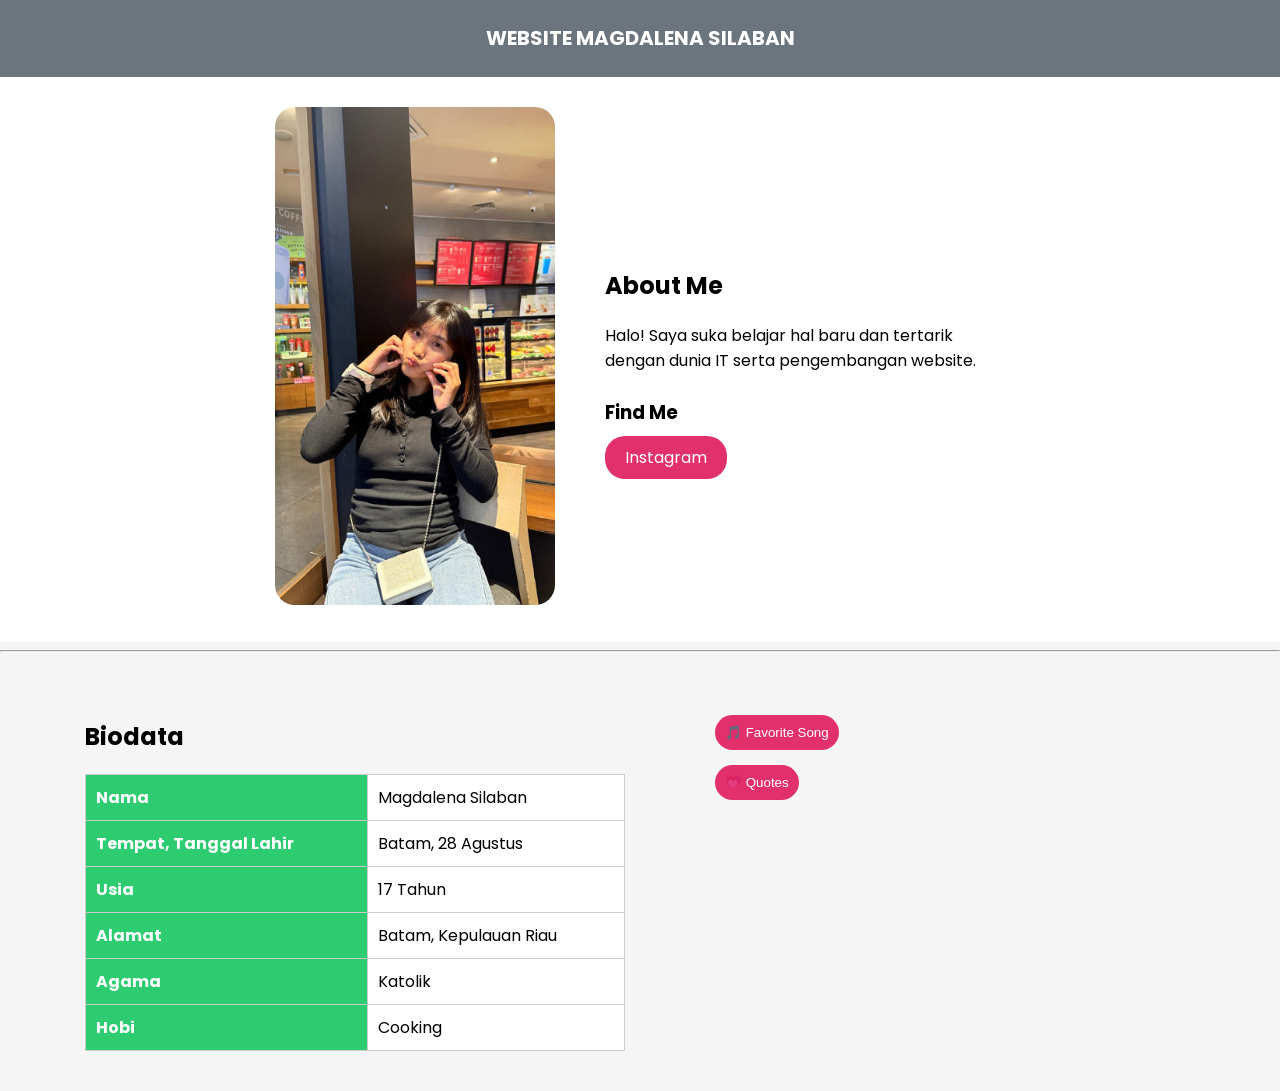
==== index.html @ cf4f0cf3 "revisi" ====
<!DOCTYPE html>
<html lang="id">
<head>
    <meta charset="UTF-8">
    <meta name="viewport" content="width=device-width, initial-scale=1.0">
    <title>WEBSITE MAGDALENA SILABAN</title>
    <link href="https://fonts.googleapis.com/css2?family=Poppins:wght@300;400;600&display=swap" rel="stylesheet">
    <link rel="stylesheet" href="style.css">
</head>
<body>

<header>
    <h1>WEBSITE MAGDALENA SILABAN</h1>
</header>

<!-- BAGIAN ATAS -->
<section class="top">

    <div class="photo">
        <img src="fotoprofil.jpg" alt="Foto Saya">
    </div>

    <div class="side-info">

        <div class="about-top">
            <h2>About Me</h2>
            <p>
                Halo! Saya suka belajar hal baru dan tertarik dengan dunia IT 
                serta pengembangan website.
            </p>
        </div>

        <div class="findme">
            <h3>Find Me</h3>
            <a href="https://instagram.com/usernamekamu" target="_blank" class="ig-btn">
                Instagram
            </a>
        </div>

    </div>

</section>

<hr>

<!-- BAGIAN BAWAH -->
<section class="main">

    <!-- KIRI: TABEL -->
    <div class="left">
        <h2>Biodata</h2>
        <table>
            <tr>
                <th>Nama</th>
                <td>Magdalena Silaban</td>
            </tr>
            <tr>
                <th>Tempat, Tanggal Lahir</th>
                <td>Batam, 28 Agustus</td>
            </tr>
            <tr>
                <th>Usia</th>
                <td>17 Tahun</td>
            </tr>
            <tr>
                <th>Alamat</th>
                <td>Batam, Kepulauan Riau</td>
            </tr>
            <tr>
                <th>Agama</th>
                <td>Katolik</td>
            </tr>
            <tr>
                <th>Hobi</th>
                <td>Cooking</td>
            </tr>
        </table>
    </div>

    <!-- KANAN -->
    <div class="right">

        <!-- MP3 -->
        <button class="pink-btn" onclick="toggleSong()">🎵 Favorite Song</button>
        <div id="songBox" class="hidden">
            <p>Raindance</p>
            <audio id="song" src="lagu1.mp3"></audio>
            <button onclick="playPause()">Play / Pause</button>
        </div>

        <!-- QUOTES -->
        <button class="pink-btn" onclick="toggleQuotes()">💗 Quotes</button>
        <div id="quotesBox" class="hidden">
            <p><i>"Tetap rendah hati dan terus belajar setiap hari."</i></p>
        </div>

    </div>

</section>

<script src="script.js"></script>
</body>
</html>
---- style.css ----
body {
    font-family: Poppins, sans-serif;
    margin: 0;
    background-color: #f5f5f5;
}

header {
    background: #6c757d;
    color: white;
    text-align: center;
    padding: 10px;
    font-size: 10px;
    font-weight: bold;
    box-shadow: 0 1px 4px rgba(0,0,0,0.2);
}

.top {
    display: flex;
    justify-content: center;
    align-items: center;
    gap: 50px;
    padding: 30px;
    background-color: white;
}

.photo img {
    width: 280px;
    border-radius: 20px;
}

.side-info {
    max-width: 400px;
}

.about-top {
    margin-bottom: 25px;
}

.ig-btn {
    background: #e1306c;
    color: white;
    padding: 10px 20px;
    border-radius: 20px;
    text-decoration: none;
}

.main {
    display: flex;
    justify-content: space-around;
    padding: 40px;
}

.left {
    width: 45%;
}

.right {
    width: 40%;
}

table {
    border-collapse: collapse;
    width: 100%;
    background-color: white;
}

th, td {
    border: 1px solid #ccc;
    padding: 10px;
}

th {
    background-color: #2ecc71; /* HIJAU SOFT  */
    color: white;
    text-align: left;
}

td {
    background-color: white;
}

.pink-btn {
    display: block;
    margin: 15px 0;
    background: #e1306c;
    color: white;
    border: none;
    padding: 10px;
    border-radius: 20px;
    cursor: pointer;
}

.hidden {
    display: none;
}

/* RESPONSIVE */
@media (max-width: 768px) {
    .top, .main {
        flex-direction: column;
        text-align: center;
    }

    .left, .right {
        width: 100%;
    }
    
}
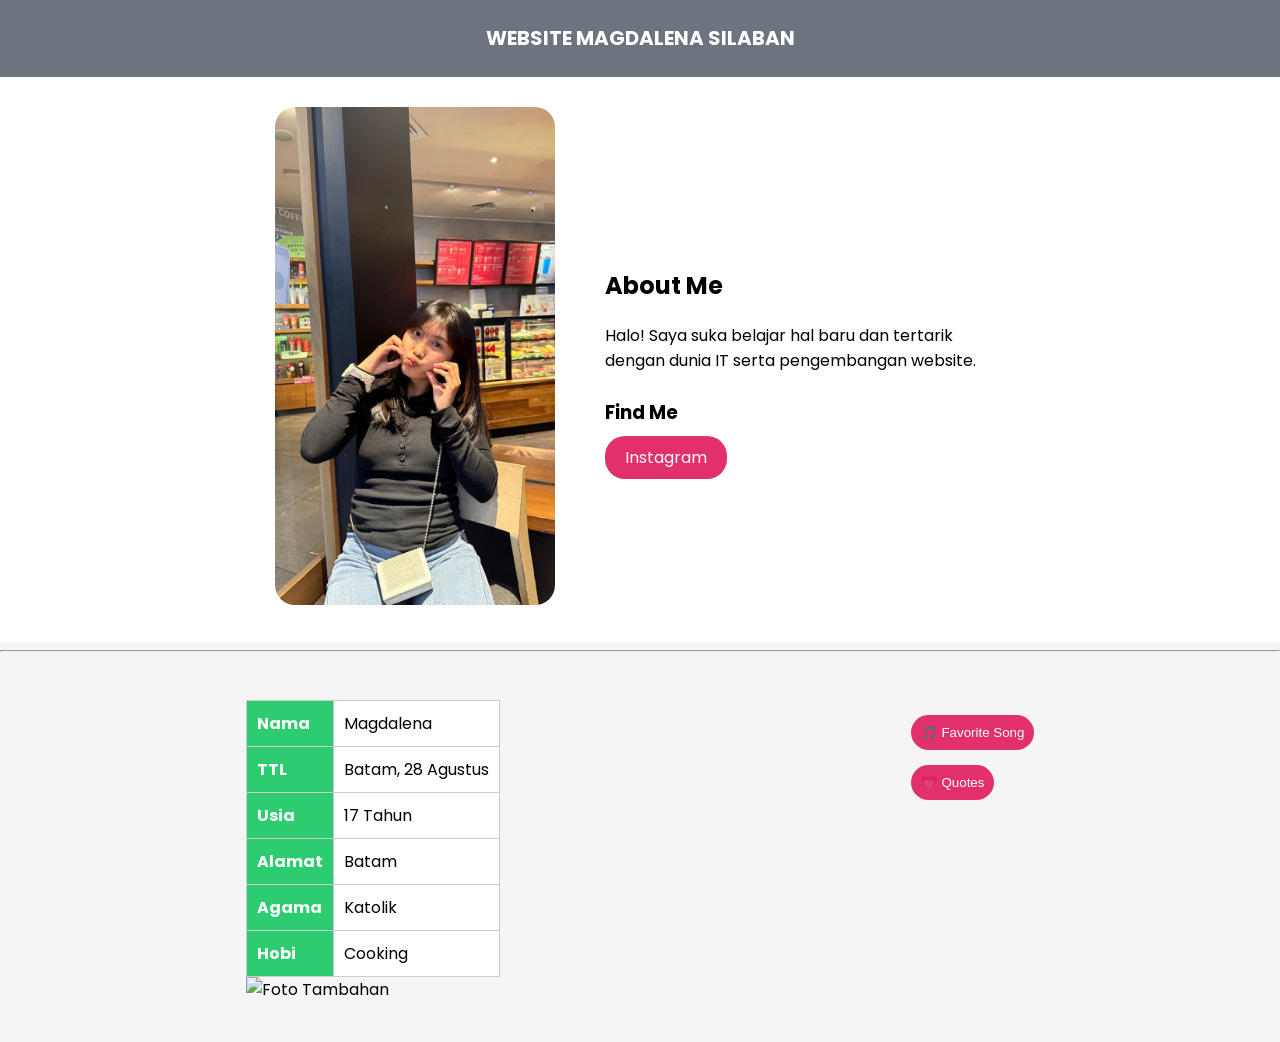
==== commit ffe89508: "." ====
--- a/index.html
+++ b/index.html
@@ -32,7 +32,7 @@
 
         <div class="findme">
             <h3>Find Me</h3>
-            <a href="https://instagram.com/usernamekamu" target="_blank" class="ig-btn">
+            <a href="https://instagram.com/kekeyihae" target="_blank" class="ig-btn">
                 Instagram
             </a>
         </div>
@@ -46,16 +46,16 @@
 <!-- BAGIAN BAWAH -->
 <section class="main">
 
-    <!-- KIRI: TABEL -->
-    <div class="left">
-        <h2>Biodata</h2>
+    <div class="foto-table-wrapper">
+
+        <!-- TABLE (KIRI) -->
         <table>
             <tr>
                 <th>Nama</th>
-                <td>Magdalena Silaban</td>
+                <td>Magdalena</td>
             </tr>
             <tr>
-                <th>Tempat, Tanggal Lahir</th>
+                <th>TTL</th>
                 <td>Batam, 28 Agustus</td>
             </tr>
             <tr>
@@ -64,7 +64,7 @@
             </tr>
             <tr>
                 <th>Alamat</th>
-                <td>Batam, Kepulauan Riau</td>
+                <td>Batam</td>
             </tr>
             <tr>
                 <th>Agama</th>
@@ -75,29 +75,33 @@
                 <td>Cooking</td>
             </tr>
         </table>
+
+        <!-- FOTO (KANAN) -->
+        <img src="foto2.jpg" alt="Foto Tambahan" class="foto-table">
+
     </div>
 
-    <!-- KANAN -->
-    <div class="right">
+    <!-- FAVORITE SONG (DI BAWAHNYA) -->
+    <div class="bottom-content">
 
-        <!-- MP3 -->
         <button class="pink-btn" onclick="toggleSong()">🎵 Favorite Song</button>
         <div id="songBox" class="hidden">
             <p>Raindance</p>
-            <audio id="song" src="lagu1.mp3"></audio>
+            <audio id="song" src="raindance.mp3"></audio>
             <button onclick="playPause()">Play / Pause</button>
         </div>
 
-        <!-- QUOTES -->
         <button class="pink-btn" onclick="toggleQuotes()">💗 Quotes</button>
         <div id="quotesBox" class="hidden">
-            <p><i>"Tetap rendah hati dan terus belajar setiap hari."</i></p>
+            <p><i>"Tetap rendah hati dan terus belajar."</i></p>
         </div>
 
     </div>
 
 </section>
 
+</section>
+
 <script src="script.js"></script>
 </body>
 </html>
--- a/style.css
+++ b/style.css
@@ -105,4 +105,22 @@
         width: 100%;
     }
     
+.main {
+    padding: 40px;
+}
+
+.foto-table-wrapper {
+    display: flex;
+    gap: 30px;
+    align-items: flex-start;
+    margin-bottom: 40px;
+}
+
+.foto-table {
+    width: 170px;
+    border-radius: 15px;
+}
+
+.bottom-content {
+    text-align: center;
 }
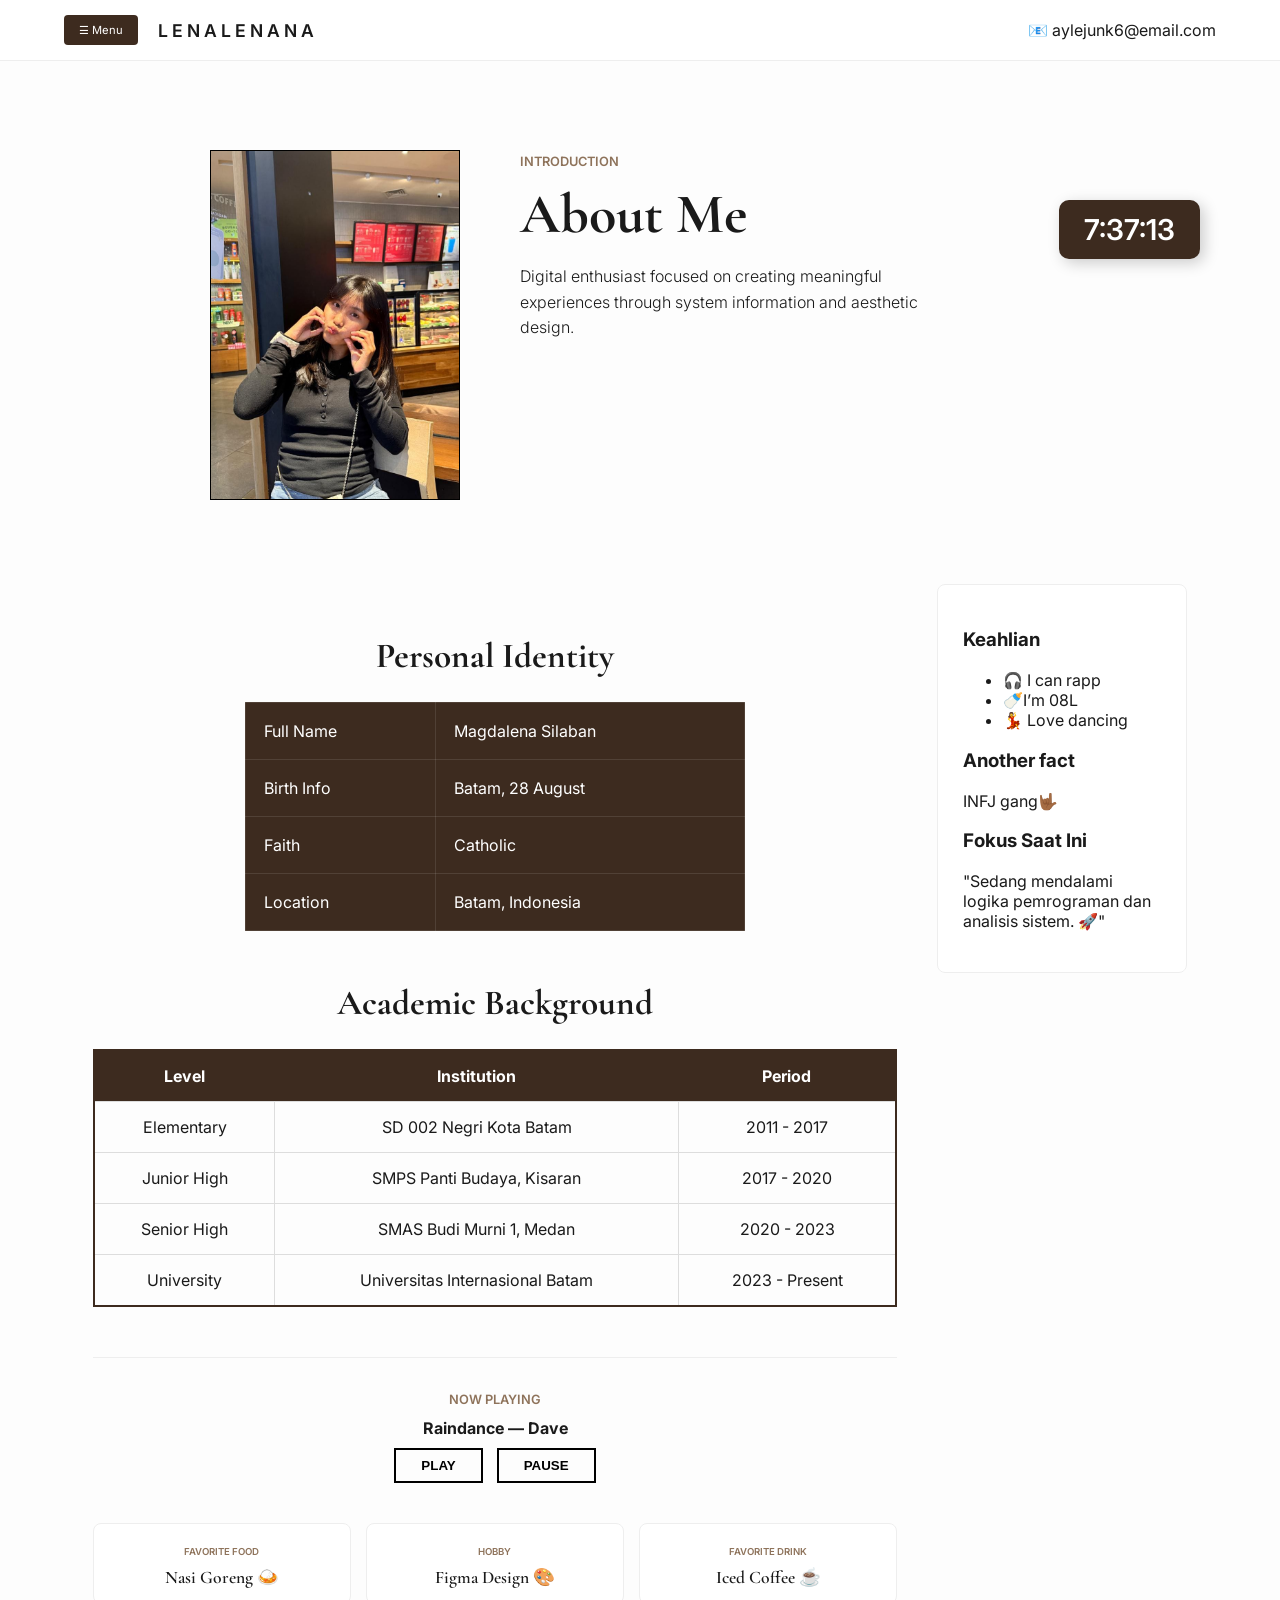
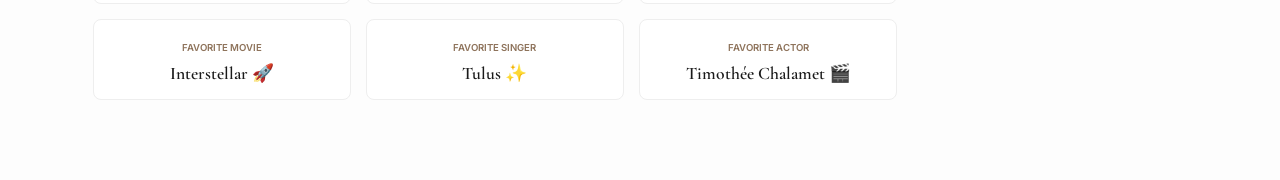
==== commit 3e9739b7: "updt" ====
--- a/index.html
+++ b/index.html
@@ -3,104 +3,136 @@
 <head>
     <meta charset="UTF-8">
     <meta name="viewport" content="width=device-width, initial-scale=1.0">
-    <title>WEBSITE MAGDALENA SILABAN</title>
-    <link href="https://fonts.googleapis.com/css2?family=Poppins:wght@300;400;600&display=swap" rel="stylesheet">
+    <title>LENALENANA | Profile</title>
     <link rel="stylesheet" href="style.css">
 </head>
-<body>
+<body onload="startTime()">
+
+<nav id="sideNav" class="sidenav">
+    <a href="javascript:void(0)" class="closebtn" onclick="toggleNav()">&times;</a>
+    <div class="nav-header">
+        <h2 style="color: white; padding-left: 20px; font-family: 'Inter';">Navigation</h2>
+    </div>
+    <a href="#me">🏠 Beranda</a>
+    <a href="#profil">👤 Profil</a>
+    <a href="#academy">🎓 Academy</a>
+    <a href="#music">🎵 Musik</a>
+</nav>
 
 <header>
-    <h1>WEBSITE MAGDALENA SILABAN</h1>
+    <div class="nav-container">
+        <div class="header-left">
+            <div class="menu-btn" onclick="toggleNav()">☰ Menu</div>
+            <span class="logo">LENALENANA</span>
+        </div>
+        <div class="header-info">📧 aylejunk6@email.com</div>
+    </div>
 </header>
 
-<!-- BAGIAN ATAS -->
-<section class="top">
+<main class="wrapper">
+    <section id="me" class="section-me reveal">
+        <div class="me-content">
+            <div class="photo-container">
+                <img src="profil.jpg" alt="Profile" id="mainPhoto">
+            </div>
+            <div class="text-about">
+                <span class="label">Introduction</span>
+                <h1>About Me</h1>
+                <div id="clock" class="digital-clock">00:00:00</div>
+                <p class="description">Digital enthusiast focused on creating meaningful experiences through system information and aesthetic design.</p>
+            </div>
+        </div>
+    </section>
 
-    <div class="photo">
-        <img src="fotoprofil.jpg" alt="Foto Saya">
-    </div>
+    <div class="main-layout-container">
+        <div class="content-left">
+            <section id="profil" class="section-profil reveal">
+                <h3 class="title-serif">Personal Identity</h3>
+                <table class="table-biodata">
+                    <tr><td>Full Name</td><td>Magdalena Silaban</td></tr>
+                    <tr><td>Birth Info</td><td>Batam, 28 August</td></tr>
+                    <tr><td>Faith</td><td>Catholic</td></tr>
+                    <tr><td>Location</td><td>Batam, Indonesia</td></tr>
+                </table>
+            </section>
 
-    <div class="side-info">
+            <section id="academy" class="section-academy reveal">
+                <h3 class="title-serif">Academic Background</h3>
+                <table class="table-pendidikan">
+                    <thead>
+                        <tr><th>Level</th><th>Institution</th><th>Period</th></tr>
+                    </thead>
+                    <tbody>
+                        <tr><td>Elementary</td><td>SD 002 Negri Kota Batam</td><td>2011 - 2017</td></tr>
+                        <tr><td>Junior High</td><td>SMPS Panti Budaya, Kisaran</td><td>2017 - 2020</td></tr>
+                        <tr><td>Senior High</td><td>SMAS Budi Murni 1, Medan</td><td>2020 - 2023</td></tr>
+                        <tr><td>University</td><td>Universitas Internasional Batam</td><td>2023 - Present</td></tr>
+                    </tbody>
+                </table>
+            </section>
 
-        <div class="about-top">
-            <h2>About Me</h2>
-            <p>
-                Halo! Saya suka belajar hal baru dan tertarik dengan dunia IT 
-                serta pengembangan website.
-            </p>
+            <section id="music" class="section-music reveal">
+                <div class="music-player">
+                    <span class="label">Now Playing</span>
+                    <h4 style="margin: 10px 0;">Raindance — Dave</h4>
+                    <audio id="myAudio"><source src="raindance.mp3" type="audio/mpeg"></audio>
+                    <div class="player-btns">
+                        <button onclick="playMusic()">PLAY</button>
+                        <button onclick="pauseMusic()">PAUSE</button>
+                    </div>
+                </div>
+
+                <div class="fav-grid">
+                    <div class="fav-item" onclick="showPhoto('rapokki.jpg')">
+                        <span class="fav-label">Favorite Food</span>
+                        <p>Nasi Goreng 🍛</p>
+                    </div>
+                    <div class="fav-item" onclick="showPhoto('hobbyc.jpg')">
+                        <span class="fav-label">Hobby</span>
+                        <p>Figma Design 🎨</p>
+                    </div>
+                    <div class="fav-item" onclick="showPhoto('drink.jpg')">
+                        <span class="fav-label">Favorite Drink</span>
+                        <p>Iced Coffee ☕</p>
+                    </div>
+                    <div class="fav-item" onclick="showPhoto('movie.jpg')">
+                        <span class="fav-label">Favorite Movie</span>
+                        <p>Interstellar 🚀</p>
+                    </div>
+                    <div class="fav-item" onclick="showPhoto('singer.jpg')">
+                        <span class="fav-label">Favorite Singer</span>
+                        <p>Tulus ✨</p>
+                    </div>
+                    <div class="fav-item" onclick="showPhoto('actor.jpg')">
+                        <span class="fav-label">Favorite Actor</span>
+                        <p>Timothée Chalamet 🎬</p>
+                    </div>
+                </div>
+            </section>
         </div>
 
-        <div class="findme">
-            <h3>Find Me</h3>
-            <a href="https://instagram.com/kekeyihae" target="_blank" class="ig-btn">
-                Instagram
-            </a>
-        </div>
+        <aside class="side-panel-right">
+            <div class="card-group">
+                <h3>Keahlian</h3>
+                <ul>
+                    <li>🎧 I can rapp</li>
+                    <li>🍼I’m 08L</li>
+                    <li>💃 Love dancing</li>
+                </ul>
+            </div>
+            <div class="card-group">
+                <h3>Another fact</h3>
+                <p>INFJ gang🤟🏾</p>
+            </div>
+            <div class="card-group">
+                <h3>Fokus Saat Ini</h3>
+                <p class="quote">"Sedang mendalami logika pemrograman dan analisis sistem. 🚀"</p>
+            </div>
+        </aside>
+    </div>
+</main>
 
-    </div>
-
-</section>
-
-<hr>
-
-<!-- BAGIAN BAWAH -->
-<section class="main">
-
-    <div class="foto-table-wrapper">
-
-        <!-- TABLE (KIRI) -->
-        <table>
-            <tr>
-                <th>Nama</th>
-                <td>Magdalena</td>
-            </tr>
-            <tr>
-                <th>TTL</th>
-                <td>Batam, 28 Agustus</td>
-            </tr>
-            <tr>
-                <th>Usia</th>
-                <td>17 Tahun</td>
-            </tr>
-            <tr>
-                <th>Alamat</th>
-                <td>Batam</td>
-            </tr>
-            <tr>
-                <th>Agama</th>
-                <td>Katolik</td>
-            </tr>
-            <tr>
-                <th>Hobi</th>
-                <td>Cooking</td>
-            </tr>
-        </table>
-
-        <!-- FOTO (KANAN) -->
-        <img src="foto2.jpg" alt="Foto Tambahan" class="foto-table">
-
-    </div>
-
-    <!-- FAVORITE SONG (DI BAWAHNYA) -->
-    <div class="bottom-content">
-
-        <button class="pink-btn" onclick="toggleSong()">🎵 Favorite Song</button>
-        <div id="songBox" class="hidden">
-            <p>Raindance</p>
-            <audio id="song" src="raindance.mp3"></audio>
-            <button onclick="playPause()">Play / Pause</button>
-        </div>
-
-        <button class="pink-btn" onclick="toggleQuotes()">💗 Quotes</button>
-        <div id="quotesBox" class="hidden">
-            <p><i>"Tetap rendah hati dan terus belajar."</i></p>
-        </div>
-
-    </div>
-
-</section>
-
-</section>
+<div id="photoModal" class="modal" onclick="closeModal()"><img class="modal-content" id="imgTarget"></div>
 
 <script src="script.js"></script>
 </body>
--- a/style.css
+++ b/style.css
@@ -1,126 +1,72 @@
-body {
-    font-family: Poppins, sans-serif;
-    margin: 0;
-    background-color: #f5f5f5;
+@import url('https://fonts.googleapis.com/css2?family=Cormorant+Garamond:ital,wght@1,600&family=Inter:wght@300;400;600&display=swap');
+
+:root {
+    --dark-choco: #3d2b1f;
+    --nav-bg: #3d2b1f; 
+    --accent: #8e735b;
 }
 
-header {
-    background: #6c757d;
-    color: white;
-    text-align: center;
-    padding: 10px;
-    font-size: 10px;
-    font-weight: bold;
-    box-shadow: 0 1px 4px rgba(0,0,0,0.2);
+* { box-sizing: border-box; }
+html { scroll-behavior: smooth; }
+body { margin: 0; font-family: 'Inter', sans-serif; background-color: #fdfdfd; color: #1a1a1a; overflow-x: hidden; }
+
+header { position: fixed; top: 0; width: 100%; background: #fff; padding: 15px 5%; z-index: 90; border-bottom: 1px solid #eee; }
+.nav-container { display: flex; justify-content: space-between; align-items: center; }
+.header-left { display: flex; align-items: center; gap: 20px; }
+.logo { font-weight: 600; letter-spacing: 4px; font-size: 1.1rem; }
+.menu-btn { background: var(--nav-bg); color: white; padding: 8px 15px; border-radius: 4px; cursor: pointer; font-size: 0.7rem; }
+
+.sidenav { height: 100%; width: 0; position: fixed; z-index: 200; top: 0; left: 0; background-color: var(--nav-bg); overflow-x: hidden; transition: 0.5s; padding-top: 60px; }
+.sidenav a { padding: 15px 30px; text-decoration: none; font-size: 1rem; color: white !important; display: block; transition: 0.3s; }
+.sidenav a:hover { background: rgba(255,255,255,0.1); }
+.sidenav .closebtn { position: absolute; top: 10px; right: 25px; font-size: 36px; color: white; }
+
+.wrapper { width: 95%; margin: 150px auto 0; }
+
+.reveal { opacity: 0; transform: translateY(30px); transition: 1s ease-out; }
+.reveal.active { opacity: 1; transform: translateY(0); }
+
+.section-me { margin-bottom: 80px; position: relative; }
+.me-content { display: flex; align-items: flex-start; justify-content: center; gap: 60px; padding-left: 50px; position: relative; }
+.photo-container img { width: 250px; height: 350px; object-fit: cover; border: 1px solid #000; }
+.text-about { text-align: left; flex: 1; max-width: 600px; position: relative; }
+.text-about h1 { font-family: 'Cormorant Garamond', serif; font-size: 3.5rem; margin: 10px 0; }
+
+/* JAM DIGITAL: BACKGROUND COKELAT TUA, ANGKA PUTIH */
+.digital-clock { 
+    position: absolute;
+    right: -80px; 
+    top: 50px;
+    font-size: 1.8rem; 
+    font-weight: 600; 
+    color: white; /* Angka Putih */
+    background: var(--dark-choco); /* Background Cokelat Tua */
+    padding: 12px 25px; 
+    border-radius: 10px;
+    box-shadow: 4px 4px 15px rgba(0,0,0,0.2);
 }
 
-.top {
-    display: flex;
-    justify-content: center;
-    align-items: center;
-    gap: 50px;
-    padding: 30px;
-    background-color: white;
-}
+.description { line-height: 1.6; font-weight: 300; max-width: 400px; }
 
-.photo img {
-    width: 280px;
-    border-radius: 20px;
-}
+.main-layout-container { display: flex; justify-content: space-between; align-items: flex-start; padding: 0 5%; gap: 40px; position: relative; }
+.content-left { flex: 1; min-width: 0; }
+.side-panel-right { flex: 0 0 250px; background: #fff; padding: 25px; border: 1px solid #eee; border-radius: 8px; position: sticky; top: 100px; z-index: 10; }
 
-.side-info {
-    max-width: 400px;
-}
+.title-serif { font-family: 'Cormorant Garamond', serif; font-size: 2.2rem; text-align: center; margin: 50px 0 25px; }
+.table-biodata { width: 100%; max-width: 500px; margin: 0 auto 50px; border-collapse: collapse; background: var(--dark-choco); color: white; }
+.table-biodata td { border: 1px solid rgba(255,255,255,0.1); padding: 18px; }
+.table-pendidikan { width: 100%; border-collapse: collapse; border: 2px solid var(--dark-choco); margin-bottom: 50px; }
+.table-pendidikan th { background: var(--dark-choco); color: white; padding: 15px; }
+.table-pendidikan td { border: 1px solid #ddd; padding: 15px; text-align: center; }
 
-.about-top {
-    margin-bottom: 25px;
-}
+.fav-grid { display: grid; grid-template-columns: repeat(3, 1fr); gap: 15px; margin-top: 40px; padding-bottom: 80px; }
+.fav-item { background: #fff; padding: 15px; border: 1px solid #eee; border-radius: 8px; text-align: center; cursor: pointer; transition: 0.3s; }
+.fav-item:hover { transform: translateY(-5px); border-color: var(--accent); }
+.fav-label { font-size: 0.6rem; text-transform: uppercase; color: var(--accent); font-weight: 600; }
+.fav-item p { margin: 8px 0 0; font-family: 'Cormorant Garamond', serif; font-size: 1.1rem; font-weight: 600; }
 
-.ig-btn {
-    background: #e1306c;
-    color: white;
-    padding: 10px 20px;
-    border-radius: 20px;
-    text-decoration: none;
-}
-
-.main {
-    display: flex;
-    justify-content: space-around;
-    padding: 40px;
-}
-
-.left {
-    width: 45%;
-}
-
-.right {
-    width: 40%;
-}
-
-table {
-    border-collapse: collapse;
-    width: 100%;
-    background-color: white;
-}
-
-th, td {
-    border: 1px solid #ccc;
-    padding: 10px;
-}
-
-th {
-    background-color: #2ecc71; /* HIJAU SOFT  */
-    color: white;
-    text-align: left;
-}
-
-td {
-    background-color: white;
-}
-
-.pink-btn {
-    display: block;
-    margin: 15px 0;
-    background: #e1306c;
-    color: white;
-    border: none;
-    padding: 10px;
-    border-radius: 20px;
-    cursor: pointer;
-}
-
-.hidden {
-    display: none;
-}
-
-/* RESPONSIVE */
-@media (max-width: 768px) {
-    .top, .main {
-        flex-direction: column;
-        text-align: center;
-    }
-
-    .left, .right {
-        width: 100%;
-    }
-    
-.main {
-    padding: 40px;
-}
-
-.foto-table-wrapper {
-    display: flex;
-    gap: 30px;
-    align-items: flex-start;
-    margin-bottom: 40px;
-}
-
-.foto-table {
-    width: 170px;
-    border-radius: 15px;
-}
-
-.bottom-content {
-    text-align: center;
-}+.section-music { text-align: center; margin-top: 50px; padding-top: 30px; border-top: 1px solid #eee; }
+.player-btns button { background: transparent; border: 2px solid #000; padding: 8px 25px; cursor: pointer; font-weight: 600; margin: 0 5px; }
+.modal { display: none; position: fixed; z-index: 1000; left: 0; top: 0; width: 100%; height: 100%; background: rgba(255,255,255,0.95); align-items: center; justify-content: center; }
+.modal-content { max-width: 400px; border: 2px solid var(--dark-choco); }
+.label { color: var(--accent); font-size: 0.8rem; text-transform: uppercase; font-weight: 600; }
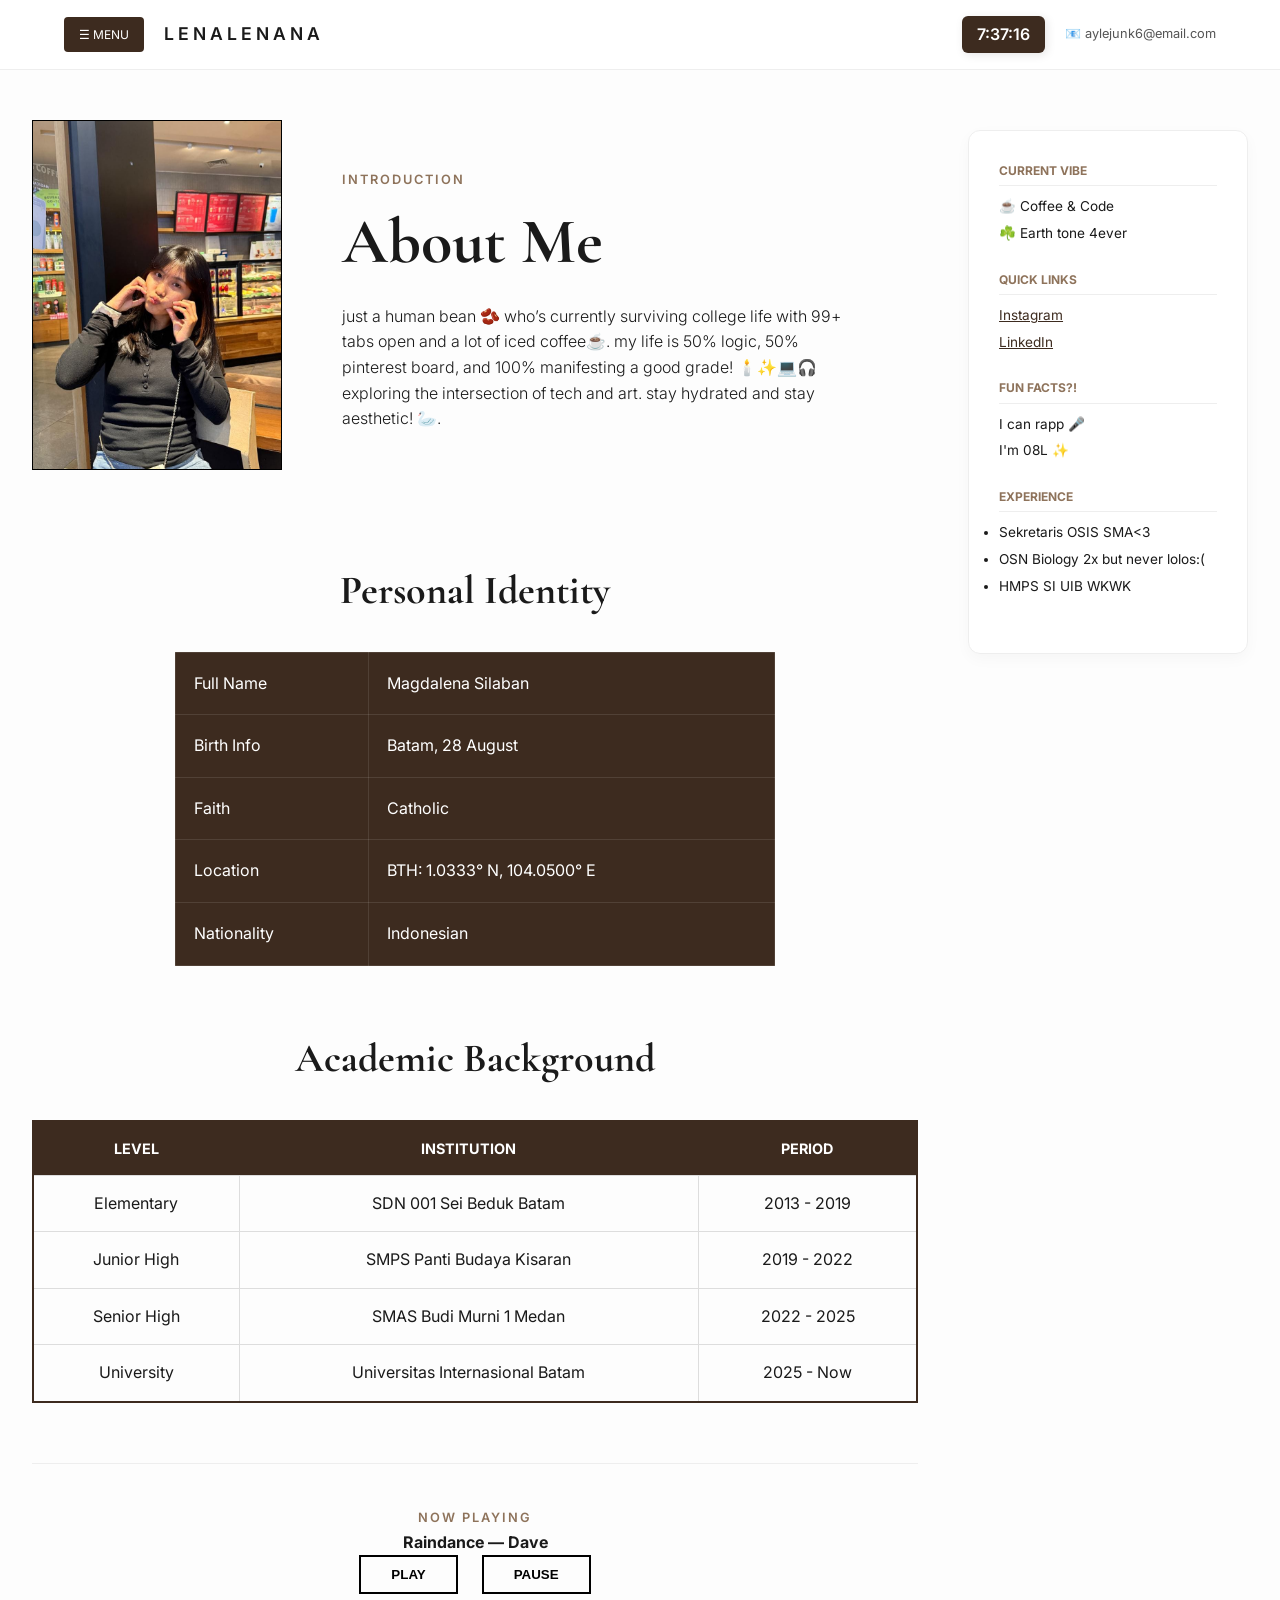
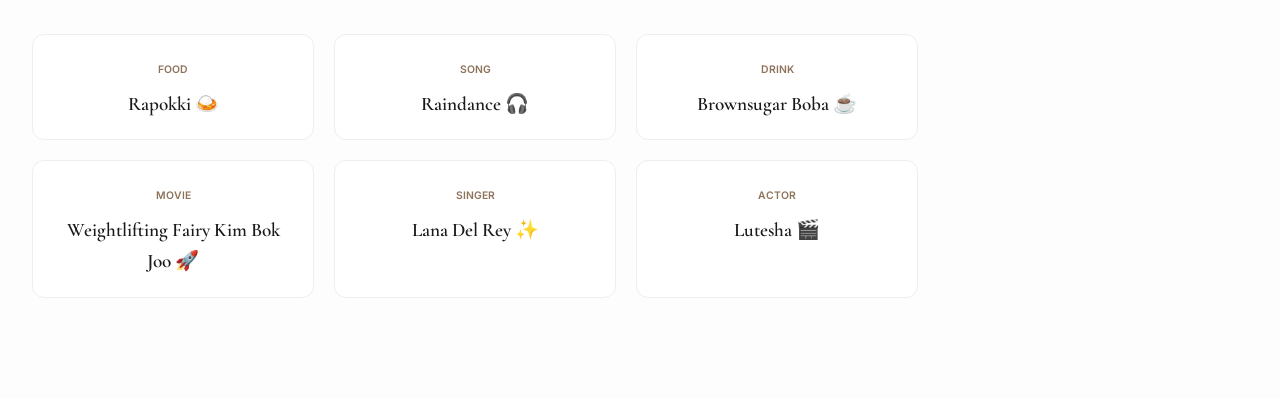
==== commit 54d9169a: "updte" ====
--- a/index.html
+++ b/index.html
@@ -3,16 +3,14 @@
 <head>
     <meta charset="UTF-8">
     <meta name="viewport" content="width=device-width, initial-scale=1.0">
-    <title>LENALENANA | Profile</title>
+    <title>LENALENANA | Official Profile</title>
     <link rel="stylesheet" href="style.css">
 </head>
 <body onload="startTime()">
 
 <nav id="sideNav" class="sidenav">
     <a href="javascript:void(0)" class="closebtn" onclick="toggleNav()">&times;</a>
-    <div class="nav-header">
-        <h2 style="color: white; padding-left: 20px; font-family: 'Inter';">Navigation</h2>
-    </div>
+    <div class="nav-header"><h2 style="color: white; padding-left: 20px;">Navigation</h2></div>
     <a href="#me">🏠 Beranda</a>
     <a href="#profil">👤 Profil</a>
     <a href="#academy">🎓 Academy</a>
@@ -25,34 +23,39 @@
             <div class="menu-btn" onclick="toggleNav()">☰ Menu</div>
             <span class="logo">LENALENANA</span>
         </div>
-        <div class="header-info">📧 aylejunk6@email.com</div>
+        <div class="header-right">
+            <div id="clock" class="digital-clock">00:00:00</div>
+            <div class="header-info">📧 aylejunk6@email.com</div>
+        </div>
     </div>
 </header>
 
 <main class="wrapper">
-    <section id="me" class="section-me reveal">
-        <div class="me-content">
-            <div class="photo-container">
-                <img src="profil.jpg" alt="Profile" id="mainPhoto">
-            </div>
-            <div class="text-about">
-                <span class="label">Introduction</span>
-                <h1>About Me</h1>
-                <div id="clock" class="digital-clock">00:00:00</div>
-                <p class="description">Digital enthusiast focused on creating meaningful experiences through system information and aesthetic design.</p>
-            </div>
-        </div>
-    </section>
+    <div class="main-layout-container">
+        
+        <div class="content-left">
+            
+            <section id="me" class="section-me reveal active">
+                <div class="me-content">
+                    <div class="photo-container">
+                        <img src="profil.jpg" alt="Profile" id="mainPhoto">
+                    </div>
+                    <div class="text-about">
+                        <span class="label">Introduction</span>
+                        <h1>About Me</h1>
+                        <p class="description">just a human bean 🫘 who’s currently surviving college life with 99+ tabs open and a lot of iced coffee☕️. my life is 50% logic, 50% pinterest board, and 100% manifesting a good grade! 🕯️✨💻🎧 exploring the intersection of tech and art. stay hydrated and stay aesthetic! 🦢.</p>
+                    </div>
+                </div>
+            </section>
 
-    <div class="main-layout-container">
-        <div class="content-left">
             <section id="profil" class="section-profil reveal">
                 <h3 class="title-serif">Personal Identity</h3>
                 <table class="table-biodata">
                     <tr><td>Full Name</td><td>Magdalena Silaban</td></tr>
                     <tr><td>Birth Info</td><td>Batam, 28 August</td></tr>
                     <tr><td>Faith</td><td>Catholic</td></tr>
-                    <tr><td>Location</td><td>Batam, Indonesia</td></tr>
+                    <tr><td>Location</td><td>BTH: 1.0333° N, 104.0500° E</td></tr>
+                    <tr><td>Nationality</td><td>Indonesian</td></tr>
                 </table>
             </section>
 
@@ -63,10 +66,10 @@
                         <tr><th>Level</th><th>Institution</th><th>Period</th></tr>
                     </thead>
                     <tbody>
-                        <tr><td>Elementary</td><td>SD 002 Negri Kota Batam</td><td>2011 - 2017</td></tr>
-                        <tr><td>Junior High</td><td>SMPS Panti Budaya, Kisaran</td><td>2017 - 2020</td></tr>
-                        <tr><td>Senior High</td><td>SMAS Budi Murni 1, Medan</td><td>2020 - 2023</td></tr>
-                        <tr><td>University</td><td>Universitas Internasional Batam</td><td>2023 - Present</td></tr>
+                        <tr><td>Elementary</td><td>SDN 001 Sei Beduk Batam</td><td>2013 - 2019</td></tr>
+                        <tr><td>Junior High</td><td>SMPS Panti Budaya Kisaran</td><td>2019 - 2022</td></tr>
+                        <tr><td>Senior High</td><td>SMAS Budi Murni 1 Medan</td><td>2022 - 2025</td></tr>
+                        <tr><td>University</td><td>Universitas Internasional Batam</td><td>2025 - Now</td></tr>
                     </tbody>
                 </table>
             </section>
@@ -74,7 +77,7 @@
             <section id="music" class="section-music reveal">
                 <div class="music-player">
                     <span class="label">Now Playing</span>
-                    <h4 style="margin: 10px 0;">Raindance — Dave</h4>
+                    <h4>Raindance — Dave</h4>
                     <audio id="myAudio"><source src="raindance.mp3" type="audio/mpeg"></audio>
                     <div class="player-btns">
                         <button onclick="playMusic()">PLAY</button>
@@ -84,28 +87,22 @@
 
                 <div class="fav-grid">
                     <div class="fav-item" onclick="showPhoto('rapokki.jpg')">
-                        <span class="fav-label">Favorite Food</span>
-                        <p>Nasi Goreng 🍛</p>
+                        <span class="fav-label">Food</span><p>Rapokki 🍛</p>
                     </div>
-                    <div class="fav-item" onclick="showPhoto('hobbyc.jpg')">
-                        <span class="fav-label">Hobby</span>
-                        <p>Figma Design 🎨</p>
+                    <div class="fav-item no-click">
+                        <span class="fav-label">Song</span><p>Raindance 🎧</p>
                     </div>
                     <div class="fav-item" onclick="showPhoto('drink.jpg')">
-                        <span class="fav-label">Favorite Drink</span>
-                        <p>Iced Coffee ☕</p>
+                        <span class="fav-label">Drink</span><p>Brownsugar Boba ☕</p>
                     </div>
                     <div class="fav-item" onclick="showPhoto('movie.jpg')">
-                        <span class="fav-label">Favorite Movie</span>
-                        <p>Interstellar 🚀</p>
+                        <span class="fav-label">Movie</span><p>Weightlifting Fairy Kim Bok Joo 🚀</p>
                     </div>
                     <div class="fav-item" onclick="showPhoto('singer.jpg')">
-                        <span class="fav-label">Favorite Singer</span>
-                        <p>Tulus ✨</p>
+                        <span class="fav-label">Singer</span><p>Lana Del Rey ✨</p>
                     </div>
                     <div class="fav-item" onclick="showPhoto('actor.jpg')">
-                        <span class="fav-label">Favorite Actor</span>
-                        <p>Timothée Chalamet 🎬</p>
+                        <span class="fav-label">Actor</span><p>Lutesha 🎬</p>
                     </div>
                 </div>
             </section>
@@ -113,22 +110,30 @@
 
         <aside class="side-panel-right">
             <div class="card-group">
-                <h3>Keahlian</h3>
-                <ul>
-                    <li>🎧 I can rapp</li>
-                    <li>🍼I’m 08L</li>
-                    <li>💃 Love dancing</li>
+                <h3>Current Vibe</h3>
+                <p>☕ Coffee & Code</p>
+                <p>☘️ Earth tone 4ever</p>
+            </div>
+            <div class="card-group">
+                <h3>Quick Links</h3>
+                <p><a href="www.instagram.com/kekeyihae">Instagram</a></p>
+                <p><a href="#">LinkedIn</a></p>
+            </div>
+            <div class="card-group">
+                <h3>Fun Facts?!</h3>
+                <p>I can rapp 🎤</p>
+                <p>I'm 08L ✨</p>
+            </div>
+            <div class="card-group">
+                <h3>Experience</h3>
+                <ul class="skill-list">
+                    <li>Sekretaris OSIS SMA<3</li>
+                    <li>OSN Biology 2x but never lolos:(</li>
+                    <li>HMPS SI UIB WKWK</li>
                 </ul>
             </div>
-            <div class="card-group">
-                <h3>Another fact</h3>
-                <p>INFJ gang🤟🏾</p>
-            </div>
-            <div class="card-group">
-                <h3>Fokus Saat Ini</h3>
-                <p class="quote">"Sedang mendalami logika pemrograman dan analisis sistem. 🚀"</p>
-            </div>
         </aside>
+
     </div>
 </main>
 
--- a/style.css
+++ b/style.css
@@ -1,72 +1,349 @@
+/* 1. IMPORT FONTS & VARIABLES */
 @import url('https://fonts.googleapis.com/css2?family=Cormorant+Garamond:ital,wght@1,600&family=Inter:wght@300;400;600&display=swap');
 
 :root {
     --dark-choco: #3d2b1f;
-    --nav-bg: #3d2b1f; 
+    --nav-bg: #3d2b1f;
     --accent: #8e735b;
-}
-
-* { box-sizing: border-box; }
-html { scroll-behavior: smooth; }
-body { margin: 0; font-family: 'Inter', sans-serif; background-color: #fdfdfd; color: #1a1a1a; overflow-x: hidden; }
-
-header { position: fixed; top: 0; width: 100%; background: #fff; padding: 15px 5%; z-index: 90; border-bottom: 1px solid #eee; }
-.nav-container { display: flex; justify-content: space-between; align-items: center; }
-.header-left { display: flex; align-items: center; gap: 20px; }
-.logo { font-weight: 600; letter-spacing: 4px; font-size: 1.1rem; }
-.menu-btn { background: var(--nav-bg); color: white; padding: 8px 15px; border-radius: 4px; cursor: pointer; font-size: 0.7rem; }
-
-.sidenav { height: 100%; width: 0; position: fixed; z-index: 200; top: 0; left: 0; background-color: var(--nav-bg); overflow-x: hidden; transition: 0.5s; padding-top: 60px; }
-.sidenav a { padding: 15px 30px; text-decoration: none; font-size: 1rem; color: white !important; display: block; transition: 0.3s; }
-.sidenav a:hover { background: rgba(255,255,255,0.1); }
-.sidenav .closebtn { position: absolute; top: 10px; right: 25px; font-size: 36px; color: white; }
-
-.wrapper { width: 95%; margin: 150px auto 0; }
-
-.reveal { opacity: 0; transform: translateY(30px); transition: 1s ease-out; }
-.reveal.active { opacity: 1; transform: translateY(0); }
-
-.section-me { margin-bottom: 80px; position: relative; }
-.me-content { display: flex; align-items: flex-start; justify-content: center; gap: 60px; padding-left: 50px; position: relative; }
-.photo-container img { width: 250px; height: 350px; object-fit: cover; border: 1px solid #000; }
-.text-about { text-align: left; flex: 1; max-width: 600px; position: relative; }
-.text-about h1 { font-family: 'Cormorant Garamond', serif; font-size: 3.5rem; margin: 10px 0; }
-
-/* JAM DIGITAL: BACKGROUND COKELAT TUA, ANGKA PUTIH */
+    --light-bg: #fdfdfd;
+}
+
+/* 2. GENERAL STYLES */
+* { 
+    box-sizing: border-box; 
+    margin: 0; 
+    padding: 0; 
+}
+
+html { 
+    scroll-behavior: smooth; 
+}
+
+body { 
+    font-family: 'Inter', sans-serif; 
+    background-color: var(--light-bg); 
+    color: #1a1a1a; 
+    overflow-x: hidden; 
+    line-height: 1.6;
+}
+
+/* 3. HEADER & CLOCK */
+header { 
+    position: fixed; 
+    top: 0; 
+    width: 100%; 
+    background: #fff; 
+    padding: 10px 5%; 
+    z-index: 100; 
+    border-bottom: 1px solid #eee; 
+    height: 70px;
+}
+
+.nav-container { 
+    display: flex; 
+    justify-content: space-between; 
+    align-items: center; 
+    height: 100%; 
+}
+
+.header-left, .header-right { 
+    display: flex; 
+    align-items: center; 
+    gap: 20px; 
+}
+
+.logo { 
+    font-weight: 600; 
+    letter-spacing: 4px; 
+    font-size: 1.1rem; 
+}
+
+.menu-btn { 
+    background: var(--nav-bg); 
+    color: white; 
+    padding: 8px 15px; 
+    border-radius: 4px; 
+    cursor: pointer; 
+    font-size: 0.75rem; 
+    text-transform: uppercase;
+}
+
 .digital-clock { 
-    position: absolute;
-    right: -80px; 
-    top: 50px;
-    font-size: 1.8rem; 
-    font-weight: 600; 
-    color: white; /* Angka Putih */
-    background: var(--dark-choco); /* Background Cokelat Tua */
-    padding: 12px 25px; 
+    background: var(--dark-choco); 
+    color: white; 
+    padding: 6px 15px; 
+    border-radius: 6px; 
+    font-weight: 600; 
+    font-size: 1rem; 
+    box-shadow: 2px 2px 10px rgba(0,0,0,0.1);
+}
+
+.header-info { 
+    font-size: 0.8rem; 
+    color: #555;
+}
+
+/* 4. NAVIGATION (SIDENAV) */
+.sidenav { 
+    height: 100%; 
+    width: 0; 
+    position: fixed; 
+    z-index: 200; 
+    top: 0; 
+    left: 0; 
+    background-color: var(--nav-bg); 
+    overflow-x: hidden; 
+    transition: 0.5s; 
+    padding-top: 60px; 
+}
+
+.sidenav a { 
+    padding: 15px 30px; 
+    text-decoration: none; 
+    font-size: 1rem; 
+    color: white !important; 
+    display: block; 
+    transition: 0.3s;
+}
+
+.sidenav a:hover { 
+    background: rgba(255,255,255,0.1); 
+    padding-left: 40px; 
+}
+
+.sidenav .closebtn { 
+    position: absolute; 
+    top: 10px; 
+    right: 25px; 
+    font-size: 36px; 
+    color: white;
+}
+
+/* 5. MAIN WRAPPER & LAYOUT */
+.wrapper { 
+    width: 95%; 
+    margin: 120px auto 0; 
+}
+
+.main-layout-container { 
+    display: flex; 
+    justify-content: space-between; 
+    align-items: flex-start; 
+    gap: 50px; 
+    position: relative; 
+    width: 100%;
+}
+
+.content-left { 
+    flex: 1; 
+    min-width: 0;
+}
+
+/* 6. SECTION ME (ABOUT ME) */
+.section-me { 
+    margin-bottom: 80px; 
+}
+
+.me-content { 
+    display: flex; 
+    align-items: center; 
+    gap: 60px; 
+}
+
+.photo-container img { 
+    width: 250px; 
+    height: 350px; 
+    object-fit: cover; 
+    border: 1px solid #000; 
+}
+
+.text-about h1 { 
+    font-family: 'Cormorant Garamond', serif; 
+    font-size: 4rem; 
+    margin-bottom: 10px; 
+    color: #1a1a1a;
+}
+
+.label { 
+    color: var(--accent); 
+    font-size: 0.8rem; 
+    text-transform: uppercase; 
+    font-weight: 600; 
+    letter-spacing: 2px;
+}
+
+.description { 
+    max-width: 500px; 
+    font-weight: 300; 
+    font-size: 1rem;
+}
+
+/* 7. SIDEBAR RIGHT (STICKY) */
+.side-panel-right { 
+    flex: 0 0 280px; 
+    background: #fff; 
+    padding: 30px; 
+    border: 1px solid #eee; 
+    border-radius: 12px; 
+    position: sticky; 
+    top: 100px; 
+    margin-top: 10px;
+    box-shadow: 0 5px 15px rgba(0,0,0,0.03);
+}
+
+.card-group { 
+    margin-bottom: 25px; 
+}
+
+.card-group h3 { 
+    font-size: 0.75rem; 
+    text-transform: uppercase; 
+    color: var(--accent); 
+    margin-bottom: 10px; 
+    border-bottom: 1px solid #eee; 
+    padding-bottom: 5px;
+}
+
+.card-group p, .card-group li { 
+    font-size: 0.85rem; 
+    margin-bottom: 5px;
+}
+
+.card-group a { 
+    color: var(--dark-choco); 
+    text-decoration: underline;
+}
+
+/* 8. TABLES */
+.title-serif { 
+    font-family: 'Cormorant Garamond', serif; 
+    font-size: 2.5rem; 
+    margin: 60px 0 30px; 
+    text-align: center; 
+}
+
+.table-biodata { 
+    width: 100%; 
+    max-width: 600px; 
+    margin: 0 auto 50px; 
+    border-collapse: collapse; 
+    background: var(--dark-choco); 
+    color: white; 
+}
+
+.table-biodata td { 
+    padding: 18px; 
+    border: 1px solid rgba(255,255,255,0.1); 
+}
+
+.table-pendidikan { 
+    width: 100%; 
+    border-collapse: collapse; 
+    border: 2px solid var(--dark-choco); 
+    margin-bottom: 60px;
+}
+
+.table-pendidikan th { 
+    background: var(--dark-choco); 
+    color: white; 
+    padding: 15px; 
+    text-transform: uppercase; 
+    font-size: 0.9rem;
+}
+
+.table-pendidikan td { 
+    border: 1px solid #ddd; 
+    padding: 15px; 
+    text-align: center;
+}
+
+/* 9. FAV GRID (LENGKAP 6) */
+.fav-grid { 
+    display: grid; 
+    grid-template-columns: repeat(3, 1fr); 
+    gap: 20px; 
+    margin: 40px 0 100px; 
+}
+
+.fav-item { 
+    background: #fff; 
+    border: 1px solid #eee; 
+    padding: 20px; 
+    text-align: center; 
+    border-radius: 12px; 
+    cursor: pointer; 
+    transition: 0.3s;
+}
+
+.fav-item:hover { 
+    border-color: var(--accent); 
+    transform: translateY(-5px); 
+    box-shadow: 0 5px 15px rgba(0,0,0,0.05);
+}
+
+.fav-label { 
+    font-size: 0.65rem; 
+    text-transform: uppercase; 
+    color: var(--accent); 
+    font-weight: 600; 
+}
+
+.fav-item p { 
+    font-family: 'Cormorant Garamond', serif; 
+    font-size: 1.2rem; 
+    margin-top: 8px; 
+    font-weight: 600;
+}
+
+/* 10. MUSIC PLAYER */
+.section-music { 
+    text-align: center; 
+    padding-top: 40px; 
+    border-top: 1px solid #eee; 
+}
+
+.player-btns button { 
+    background: transparent; 
+    border: 2px solid #000; 
+    padding: 10px 30px; 
+    margin: 0 10px; 
+    cursor: pointer; 
+    font-weight: 600; 
+    transition: 0.3s;
+}
+
+.player-btns button:hover {
+    background: #000;
+    color: #fff;
+}
+
+/* 11. MODAL & ANIMATION */
+.modal { 
+    display: none; 
+    position: fixed; 
+    z-index: 1000; 
+    left: 0; 
+    top: 0; 
+    width: 100%; 
+    height: 100%; 
+    background: rgba(255,255,255,0.95); 
+    align-items: center; 
+    justify-content: center; 
+}
+
+.modal-content { 
+    max-width: 400px; 
+    border: 3px solid var(--dark-choco); 
     border-radius: 10px;
-    box-shadow: 4px 4px 15px rgba(0,0,0,0.2);
-}
-
-.description { line-height: 1.6; font-weight: 300; max-width: 400px; }
-
-.main-layout-container { display: flex; justify-content: space-between; align-items: flex-start; padding: 0 5%; gap: 40px; position: relative; }
-.content-left { flex: 1; min-width: 0; }
-.side-panel-right { flex: 0 0 250px; background: #fff; padding: 25px; border: 1px solid #eee; border-radius: 8px; position: sticky; top: 100px; z-index: 10; }
-
-.title-serif { font-family: 'Cormorant Garamond', serif; font-size: 2.2rem; text-align: center; margin: 50px 0 25px; }
-.table-biodata { width: 100%; max-width: 500px; margin: 0 auto 50px; border-collapse: collapse; background: var(--dark-choco); color: white; }
-.table-biodata td { border: 1px solid rgba(255,255,255,0.1); padding: 18px; }
-.table-pendidikan { width: 100%; border-collapse: collapse; border: 2px solid var(--dark-choco); margin-bottom: 50px; }
-.table-pendidikan th { background: var(--dark-choco); color: white; padding: 15px; }
-.table-pendidikan td { border: 1px solid #ddd; padding: 15px; text-align: center; }
-
-.fav-grid { display: grid; grid-template-columns: repeat(3, 1fr); gap: 15px; margin-top: 40px; padding-bottom: 80px; }
-.fav-item { background: #fff; padding: 15px; border: 1px solid #eee; border-radius: 8px; text-align: center; cursor: pointer; transition: 0.3s; }
-.fav-item:hover { transform: translateY(-5px); border-color: var(--accent); }
-.fav-label { font-size: 0.6rem; text-transform: uppercase; color: var(--accent); font-weight: 600; }
-.fav-item p { margin: 8px 0 0; font-family: 'Cormorant Garamond', serif; font-size: 1.1rem; font-weight: 600; }
-
-.section-music { text-align: center; margin-top: 50px; padding-top: 30px; border-top: 1px solid #eee; }
-.player-btns button { background: transparent; border: 2px solid #000; padding: 8px 25px; cursor: pointer; font-weight: 600; margin: 0 5px; }
-.modal { display: none; position: fixed; z-index: 1000; left: 0; top: 0; width: 100%; height: 100%; background: rgba(255,255,255,0.95); align-items: center; justify-content: center; }
-.modal-content { max-width: 400px; border: 2px solid var(--dark-choco); }
-.label { color: var(--accent); font-size: 0.8rem; text-transform: uppercase; font-weight: 600; }+}
+
+.reveal { 
+    opacity: 0; 
+    transform: translateY(30px); 
+    transition: 1s ease-out; 
+}
+
+.reveal.active { 
+    opacity: 1; 
+    transform: translateY(0); 
+}
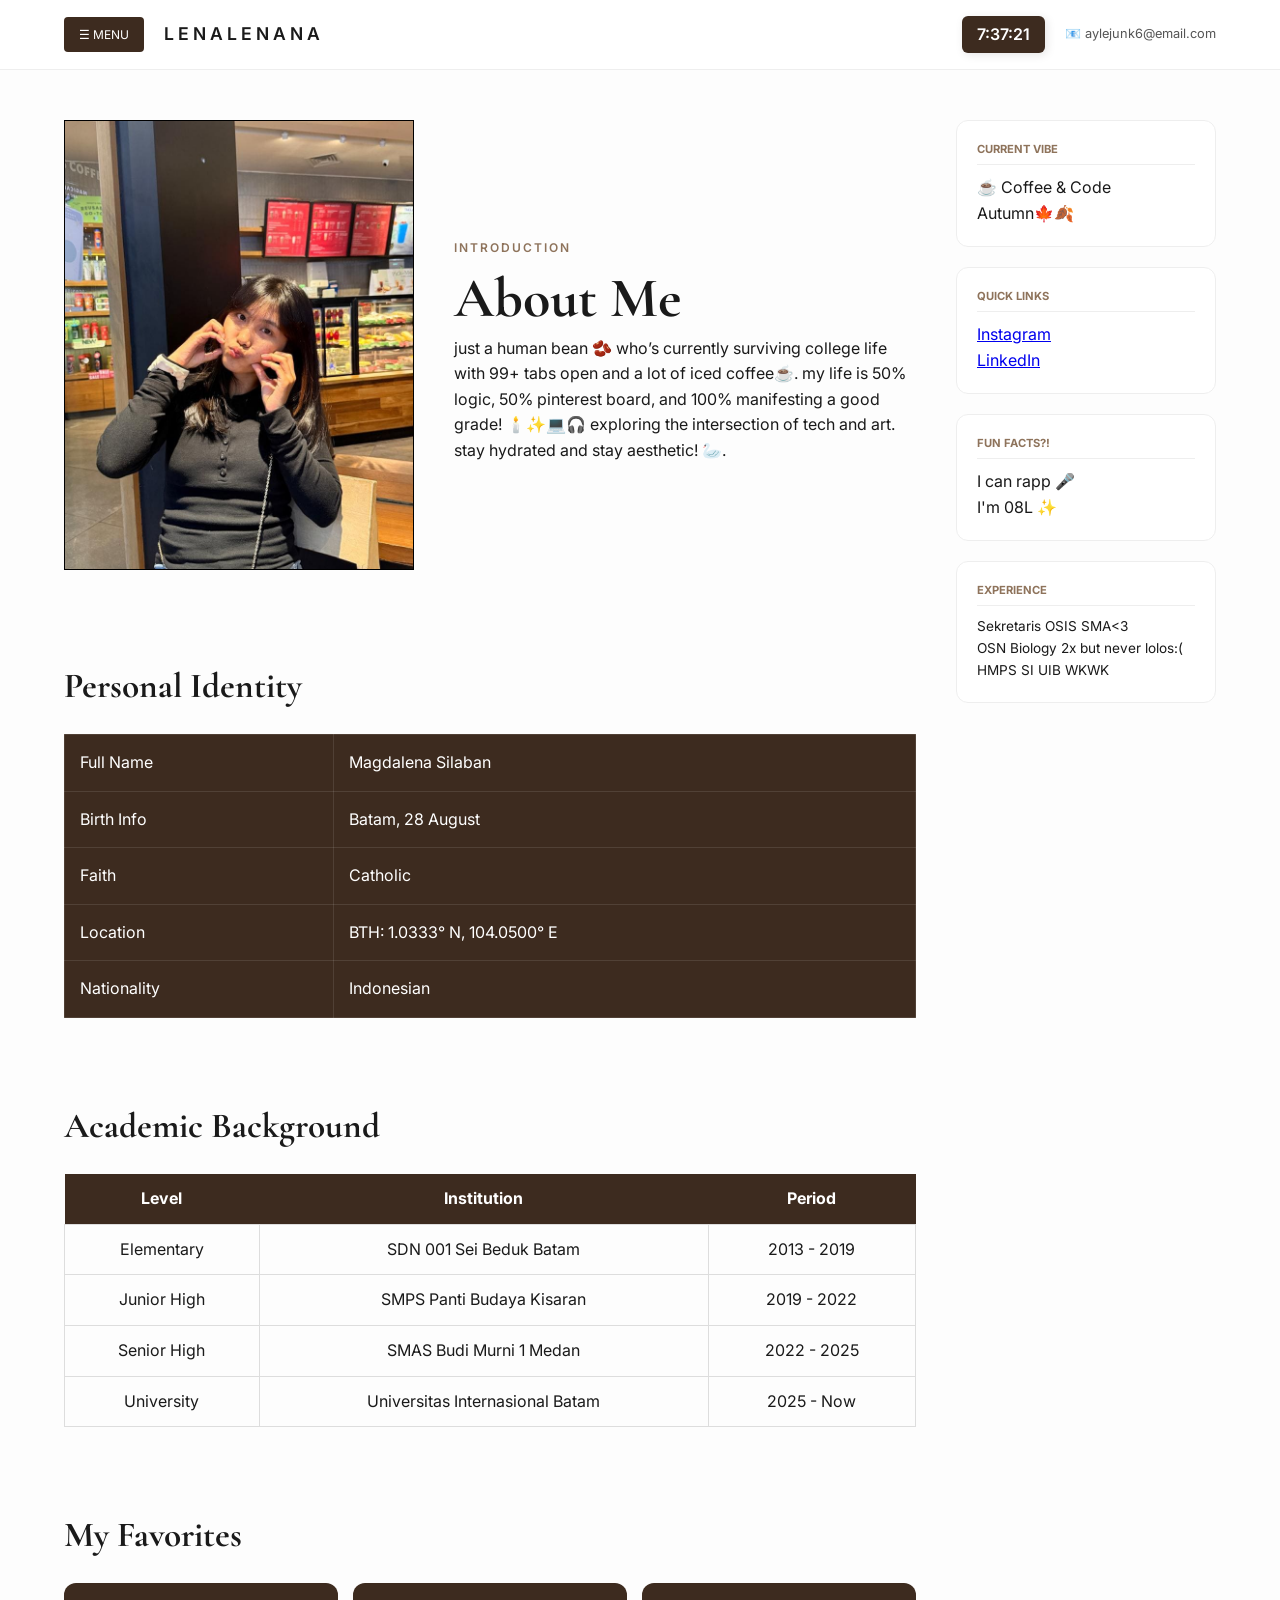
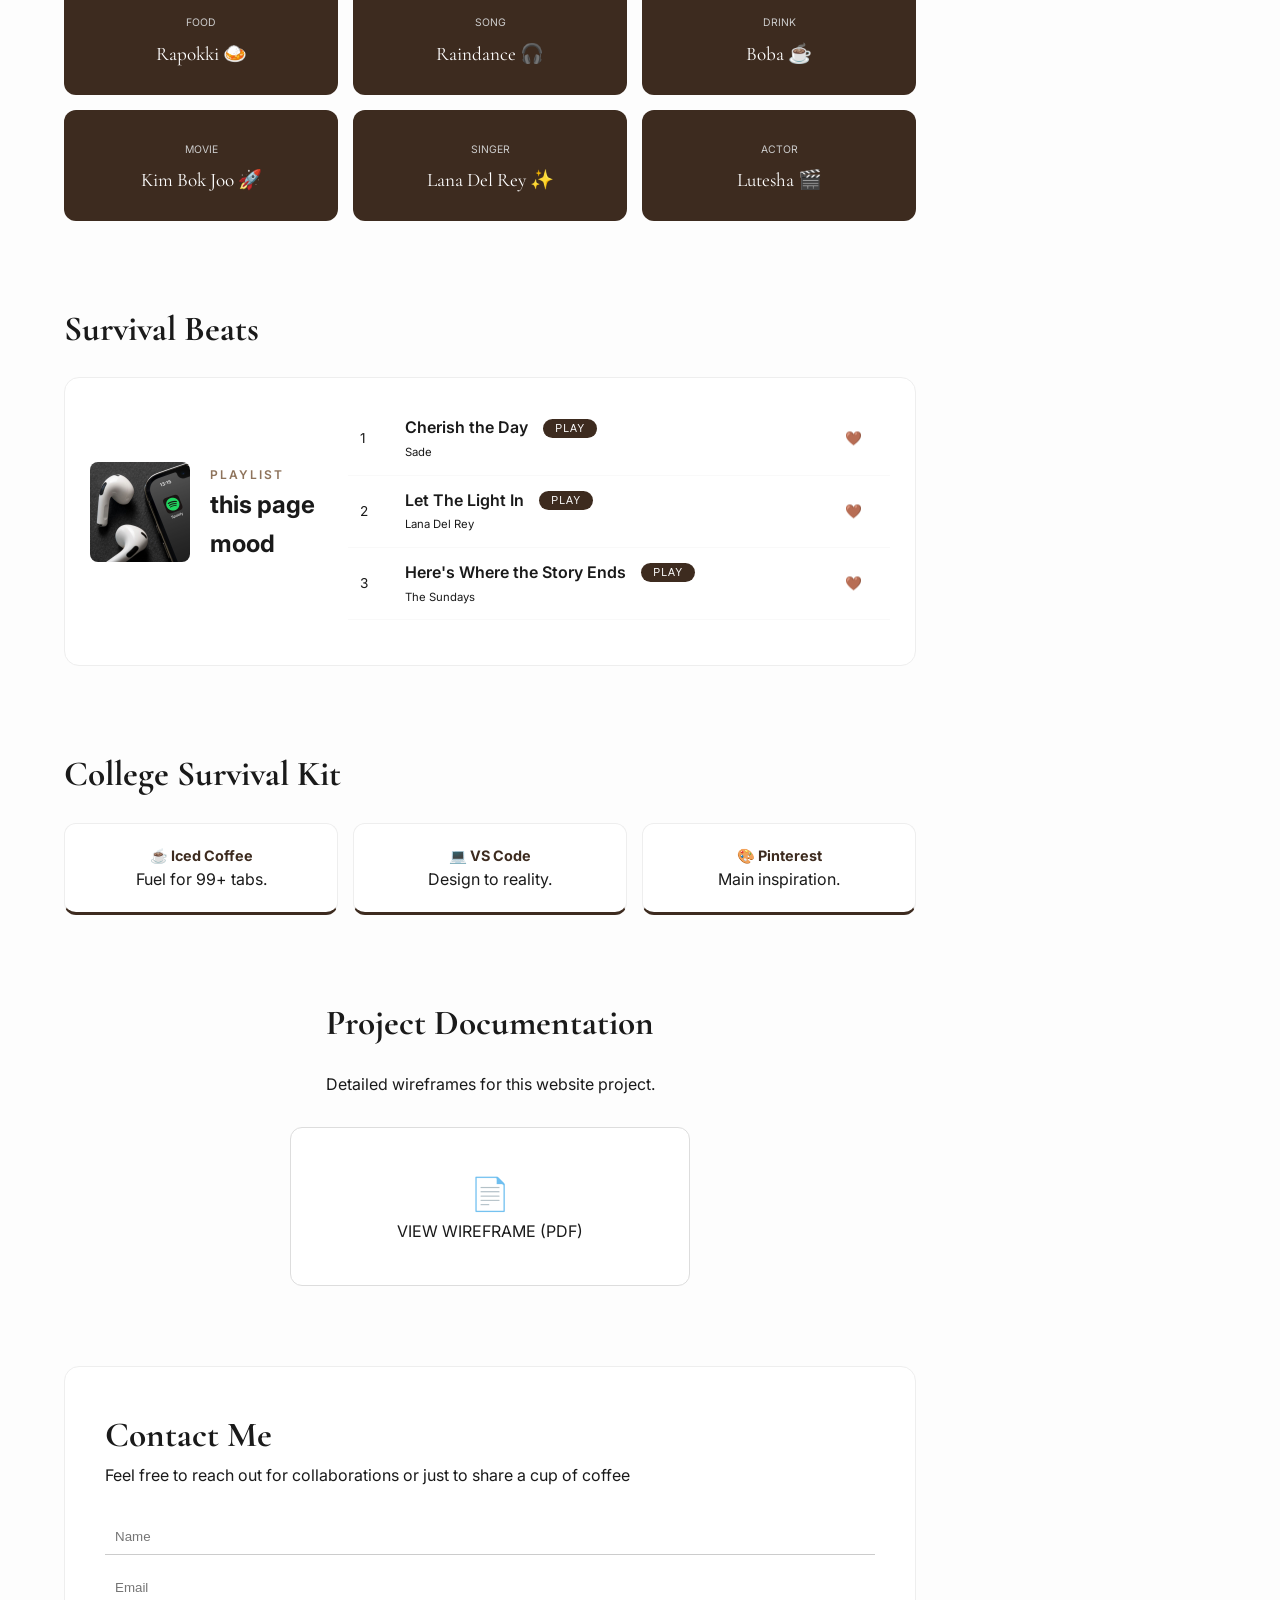
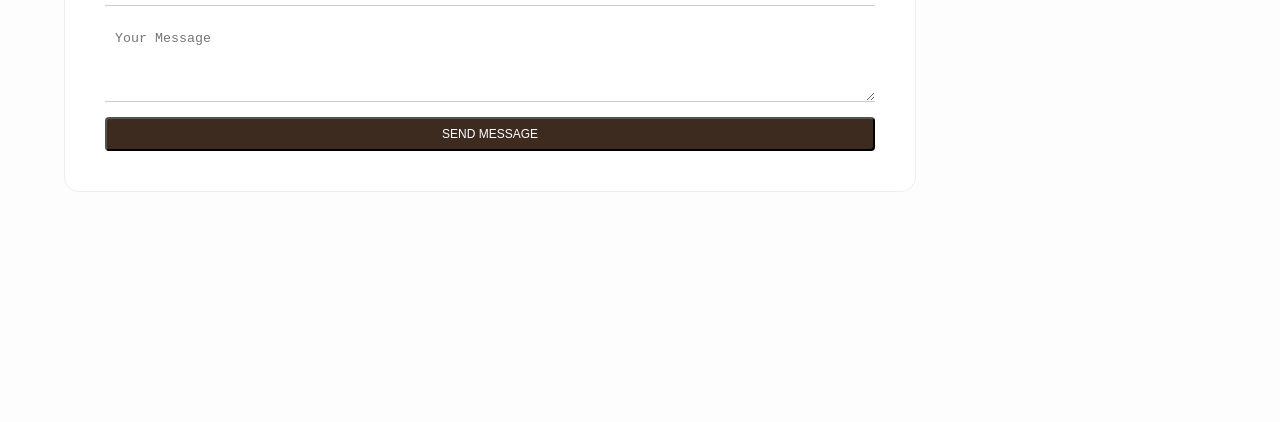
==== commit 5168d95b: "updatelagi" ====
--- a/index.html
+++ b/index.html
@@ -11,12 +11,15 @@
 <nav id="sideNav" class="sidenav">
     <a href="javascript:void(0)" class="closebtn" onclick="toggleNav()">&times;</a>
     <div class="nav-header"><h2 style="color: white; padding-left: 20px;">Navigation</h2></div>
-    <a href="#me">🏠 Beranda</a>
-    <a href="#profil">👤 Profil</a>
-    <a href="#academy">🎓 Academy</a>
-    <a href="#music">🎵 Musik</a>
+    <a href="#me" onclick="toggleNav()">🏠 Home</a>
+    <a href="#profil" onclick="toggleNav()">👤 Profile</a>
+    <a href="#academy" onclick="toggleNav()">🎓 Academy</a>
+    <a href="#favorites" onclick="toggleNav()">✨ Favorites</a>
+    <a href="#playlist-spotify" onclick="toggleNav()">🎵 Playlist</a>
+    <a href="#survival" onclick="toggleNav()">☕ Survival Kit</a>
+    <a href="#wireframe" onclick="toggleNav()">📄 Wireframe</a>
+    <a href="#contact" onclick="toggleNav()">📩 Contact Me</a>
 </nav>
-
 <header>
     <div class="nav-container">
         <div class="header-left">
@@ -34,7 +37,6 @@
     <div class="main-layout-container">
         
         <div class="content-left">
-            
             <section id="me" class="section-me reveal active">
                 <div class="me-content">
                     <div class="photo-container">
@@ -74,64 +76,169 @@
                 </table>
             </section>
 
-            <section id="music" class="section-music reveal">
-                <div class="music-player">
-                    <span class="label">Now Playing</span>
-                    <h4>Raindance — Dave</h4>
-                    <audio id="myAudio"><source src="raindance.mp3" type="audio/mpeg"></audio>
-                    <div class="player-btns">
-                        <button onclick="playMusic()">PLAY</button>
-                        <button onclick="pauseMusic()">PAUSE</button>
-                    </div>
-                </div>
-
+            <section id="favorites" class="section-fav reveal">
+                <h3 class="title-serif">My Favorites</h3>
                 <div class="fav-grid">
-                    <div class="fav-item" onclick="showPhoto('rapokki.jpg')">
-                        <span class="fav-label">Food</span><p>Rapokki 🍛</p>
-                    </div>
-                    <div class="fav-item no-click">
-                        <span class="fav-label">Song</span><p>Raindance 🎧</p>
-                    </div>
-                    <div class="fav-item" onclick="showPhoto('drink.jpg')">
-                        <span class="fav-label">Drink</span><p>Brownsugar Boba ☕</p>
-                    </div>
-                    <div class="fav-item" onclick="showPhoto('movie.jpg')">
-                        <span class="fav-label">Movie</span><p>Weightlifting Fairy Kim Bok Joo 🚀</p>
-                    </div>
-                    <div class="fav-item" onclick="showPhoto('singer.jpg')">
-                        <span class="fav-label">Singer</span><p>Lana Del Rey ✨</p>
-                    </div>
-                    <div class="fav-item" onclick="showPhoto('actor.jpg')">
-                        <span class="fav-label">Actor</span><p>Lutesha 🎬</p>
-                    </div>
+                    <div class="fav-item-dark" onclick="showPhoto('rapokki.jpg')">
+                        <span class="fav-label-light">Food</span>
+                        <p>Rapokki 🍛</p>
+                    </div>
+                    <div class="fav-item-dark">
+                        <span class="fav-label-light">Song</span>
+                        <p>Raindance 🎧</p>
+                    </div>
+                    <div class="fav-item-dark" onclick="showPhoto('drink.jpg')">
+                        <span class="fav-label-light">Drink</span>
+                        <p>Boba ☕</p>
+                    </div>
+                    <div class="fav-item-dark" onclick="showPhoto('movie.jpg')">
+                        <span class="fav-label-light">Movie</span>
+                        <p>Kim Bok Joo 🚀</p>
+                    </div>
+                    <div class="fav-item-dark" onclick="showPhoto('singer.jpg')">
+                        <span class="fav-label-light">Singer</span>
+                        <p>Lana Del Rey ✨</p>
+                    </div>
+                    <div class="fav-item-dark" onclick="showPhoto('aktor.jpg')">
+                        <span class="fav-label-light">Actor</span>
+                        <p>Lutesha 🎬</p>
+                    </div>
+                </div>
+            </section>
+
+   <section id="playlist-spotify" class="reveal">
+                <h3 class="title-serif">Survival Beats</h3>
+                <div class="spotify-container">
+                    <audio id="spotifyAudio"><source src="" type="audio/mpeg"></audio>
+                    <div class="spot-header">
+                        <img src="mussic.jpg" class="spot-img">
+                        <div>
+                            <span class="label">Playlist</span>
+                            <h2 style="font-size: 1.5rem; margin: 0;">this page mood</h2>
+                        </div>
+        <table class="spot-list">
+            <tr>
+                <td>1</td>
+                <td>
+                    <div class="track-row">
+                        <span class="track-title">Cherish the Day</span>
+                        <button class="play-pause-btn" onclick="playTrack('Cherish.mp3', this)">PLAY</button>
+                    </div>
+                    <small>Sade</small>
+                </td>
+                <td>🤎</td>
+            </tr>
+            <tr>
+                <td>2</td>
+                <td>
+                    <div class="track-row">
+                        <span class="track-title">Let The Light In</span>
+                        <button class="play-pause-btn" onclick="playTrack('ldr.mp3', this)">PLAY</button>
+                    </div>
+                    <small>Lana Del Rey</small>
+                </td>
+                <td>🤎</td>
+            </tr>
+            <td>3</td>
+                <td>
+                    <div class="track-row">
+                        <span class="track-title">Here's Where the Story Ends</span>
+                        <button class="play-pause-btn" onclick="playTrack('The.mp3', this)">PLAY</button>
+                    </div>
+                    <small>The Sundays</small>
+                </td>
+                <td>🤎</td>
+            </tr>
+        </table>
+    </div>
+</section>
+            </section>
+
+            <section id="survival" class="reveal">
+                <h3 class="title-serif">College Survival Kit</h3>
+                <div class="survival-grid">
+                    <div class="kit-card"><h3>☕ Iced Coffee</h3><p>Fuel for 99+ tabs.</p></div>
+                    <div class="kit-card"><h3>💻 VS Code</h3><p>Design to reality.</p></div>
+                    <div class="kit-card"><h3>🎨 Pinterest</h3><p>Main inspiration.</p></div>
+                </div>
+            </section>
+
+            <section id="wireframe" class="section-wireframe reveal" style="text-align: center; margin-top: 80px;">
+                <h3 class="title-serif">Project Documentation</h3>
+                <p style="margin-bottom: 30px;">Detailed wireframes for this website project.</p>
+                <a href="wireframe.pdf" target="_blank" class="wf-card-btn">
+                    <div class="wf-inner">
+                        <span style="font-size: 2rem;">📄</span>
+                        <p>VIEW WIREFRAME (PDF)</p>
+                    </div>
+                </a>
+            </section>
+
+            <section id="contact" class="section-contact reveal" style="margin-top: 80px; padding-bottom: 100px;">
+                <div class="contact-box">
+                    <div class="contact-header">
+                        <h3 class="title-serif" style="margin: 0;">Contact Me</h3>
+                        <p>Feel free to reach out for collaborations 
+                            or just to share a cup of coffee</p>
+                    </div>
+                    <form class="simple-form">
+                        <input type="text" placeholder="Name">
+                        <input type="email" placeholder="Email">
+                        <textarea placeholder="Your Message" rows="4"></textarea>
+                        <button type="button" class="menu-btn">Send Message</button>
+                    </form>
                 </div>
             </section>
         </div>
 
         <aside class="side-panel-right">
-            <div class="card-group">
+
+            <div class="card-group">
+
                 <h3>Current Vibe</h3>
+
                 <p>☕ Coffee & Code</p>
-                <p>☘️ Earth tone 4ever</p>
-            </div>
-            <div class="card-group">
+
+                <p>Autumn🍁🍂</p>
+
+            </div>
+
+            <div class="card-group">
+
                 <h3>Quick Links</h3>
+
                 <p><a href="www.instagram.com/kekeyihae">Instagram</a></p>
+
                 <p><a href="#">LinkedIn</a></p>
-            </div>
-            <div class="card-group">
+
+            </div>
+
+            <div class="card-group">
+
                 <h3>Fun Facts?!</h3>
+
                 <p>I can rapp 🎤</p>
+
                 <p>I'm 08L ✨</p>
-            </div>
-            <div class="card-group">
+
+            </div>
+
+            <div class="card-group">
+
                 <h3>Experience</h3>
+
                 <ul class="skill-list">
+
                     <li>Sekretaris OSIS SMA<3</li>
+
                     <li>OSN Biology 2x but never lolos:(</li>
+
                     <li>HMPS SI UIB WKWK</li>
+
                 </ul>
-            </div>
+
+            </div>
+
         </aside>
 
     </div>
--- a/style.css
+++ b/style.css
@@ -1,4 +1,3 @@
-/* 1. IMPORT FONTS & VARIABLES */
 @import url('https://fonts.googleapis.com/css2?family=Cormorant+Garamond:ital,wght@1,600&family=Inter:wght@300;400;600&display=swap');
 
 :root {
@@ -8,342 +7,258 @@
     --light-bg: #fdfdfd;
 }
 
-/* 2. GENERAL STYLES */
-* { 
-    box-sizing: border-box; 
-    margin: 0; 
-    padding: 0; 
-}
-
-html { 
-    scroll-behavior: smooth; 
-}
-
-body { 
-    font-family: 'Inter', sans-serif; 
-    background-color: var(--light-bg); 
-    color: #1a1a1a; 
-    overflow-x: hidden; 
-    line-height: 1.6;
-}
-
-/* 3. HEADER & CLOCK */
-header { 
-    position: fixed; 
-    top: 0; 
-    width: 100%; 
-    background: #fff; 
-    padding: 10px 5%; 
-    z-index: 100; 
-    border-bottom: 1px solid #eee; 
+* { box-sizing: border-box; margin: 0; padding: 0; }
+html { scroll-behavior: smooth; }
+body { font-family: 'Inter', sans-serif; background-color: var(--light-bg); color: #1a1a1a; overflow-x: hidden; line-height: 1.6; }
+
+/* HEADER & NAV */
+header {
+
+    position: fixed;
+
+    top: 0;
+
+    width: 100%;
+
+    background: #fff;
+
+    padding: 10px 5%;
+
+    z-index: 100;
+
+    border-bottom: 1px solid #eee;
+
     height: 70px;
-}
-
-.nav-container { 
-    display: flex; 
-    justify-content: space-between; 
-    align-items: center; 
-    height: 100%; 
-}
-
-.header-left, .header-right { 
-    display: flex; 
-    align-items: center; 
-    gap: 20px; 
-}
-
-.logo { 
-    font-weight: 600; 
-    letter-spacing: 4px; 
-    font-size: 1.1rem; 
-}
-
-.menu-btn { 
-    background: var(--nav-bg); 
-    color: white; 
-    padding: 8px 15px; 
-    border-radius: 4px; 
-    cursor: pointer; 
-    font-size: 0.75rem; 
+
+}
+
+
+
+.nav-container {
+
+    display: flex;
+
+    justify-content: space-between;
+
+    align-items: center;
+
+    height: 100%;
+
+}
+
+
+
+.header-left, .header-right {
+
+    display: flex;
+
+    align-items: center;
+
+    gap: 20px;
+
+}
+
+
+
+.logo {
+
+    font-weight: 600;
+
+    letter-spacing: 4px;
+
+    font-size: 1.1rem;
+
+}
+
+
+
+.menu-btn {
+
+    background: var(--nav-bg);
+
+    color: white;
+
+    padding: 8px 15px;
+
+    border-radius: 4px;
+
+    cursor: pointer;
+
+    font-size: 0.75rem;
+
     text-transform: uppercase;
-}
-
-.digital-clock { 
-    background: var(--dark-choco); 
-    color: white; 
-    padding: 6px 15px; 
-    border-radius: 6px; 
-    font-weight: 600; 
-    font-size: 1rem; 
+
+}
+
+
+
+.digital-clock {
+
+    background: var(--dark-choco);
+
+    color: white;
+
+    padding: 6px 15px;
+
+    border-radius: 6px;
+
+    font-weight: 600;
+
+    font-size: 1rem;
+
     box-shadow: 2px 2px 10px rgba(0,0,0,0.1);
-}
-
-.header-info { 
-    font-size: 0.8rem; 
+
+}
+
+
+
+.header-info {
+
+    font-size: 0.8rem;
+
     color: #555;
-}
-
-/* 4. NAVIGATION (SIDENAV) */
-.sidenav { 
-    height: 100%; 
-    width: 0; 
-    position: fixed; 
-    z-index: 200; 
-    top: 0; 
-    left: 0; 
-    background-color: var(--nav-bg); 
-    overflow-x: hidden; 
-    transition: 0.5s; 
-    padding-top: 60px; 
-}
-
-.sidenav a { 
-    padding: 15px 30px; 
-    text-decoration: none; 
-    font-size: 1rem; 
-    color: white !important; 
-    display: block; 
+
+}
+
+
+.sidenav { height: 100%; width: 0; position: fixed; z-index: 200; top: 0; left: 0; background-color: var(--nav-bg); overflow-x: hidden; transition: 0.5s; padding-top: 60px; }
+.sidenav a { padding: 15px 30px; text-decoration: none; font-size: 1rem; color: white !important; display: block; }
+.sidenav .closebtn { position: absolute; top: 10px; right: 25px; font-size: 36px; color: white; }
+
+/* LAYOUT */
+.wrapper { width: 90%; max-width: 1200px; margin: 120px auto 50px; }
+.main-layout-container { display: flex; justify-content: space-between; gap: 40px; align-items: flex-start; }
+.content-left { flex: 1; min-width: 0; }
+.side-panel-right { flex: 0 0 260px; position: sticky; top: 100px; height: fit-content; }
+
+/* CONTENT STYLES */
+section { margin-bottom: 80px; }
+.me-content { display: flex; align-items: center; gap: 40px; margin-bottom: 30px; }
+.photo-container img { width: 350px; height: 450px; object-fit: cover; border: 1px solid #000; }
+.text-about h1 { font-family: 'Cormorant Garamond', serif; font-size: 3.5rem; line-height: 1; margin: 10px 0; }
+.label { color: var(--accent); font-size: 0.75rem; text-transform: uppercase; font-weight: 600; letter-spacing: 2px; }
+
+/* TABLES */
+.title-serif { font-family: 'Cormorant Garamond', serif; font-size: 2.2rem; margin-bottom: 20px; }
+.table-biodata, .table-pendidikan { width: 100%; border-collapse: collapse; margin-bottom: 20px; }
+.table-biodata { background: var(--dark-choco); color: white; }
+.table-biodata td { padding: 15px; border: 1px solid rgba(255,255,255,0.1); }
+.table-pendidikan th { background: var(--dark-choco); color: white; padding: 12px; }
+.table-pendidikan td { border: 1px solid #ddd; padding: 12px; text-align: center; }
+
+/* FAVORITE GRID */
+.fav-grid { display: grid; grid-template-columns: repeat(3, 1fr); gap: 15px; }
+.fav-item-dark { background: var(--dark-choco); color: white; padding: 25px; border-radius: 12px; text-align: center; cursor: pointer; transition: 0.3s; }
+.fav-item-dark:hover { background: var(--accent); transform: translateY(-5px); }
+.fav-label-light { font-size: 0.65rem; color: #ccc; text-transform: uppercase; }
+.fav-item-dark p { font-family: 'Cormorant Garamond', serif; font-size: 1.2rem; margin-top: 5px; color: white; }
+
+/* SPOTIFY */
+.spotify-container { background: #fff; border: 1px solid #eee; padding: 25px; border-radius: 15px; }
+.spot-header { display: flex; gap: 20px; align-items: center; margin-bottom: 20px; }
+.spot-img { width: 100px; height: 100px; border-radius: 8px; object-fit: cover; }
+.spot-list { width: 100%; border-collapse: collapse; }
+.spot-list tr { cursor: pointer; }
+.spot-list tr:hover { background: #f9f9f9; }
+.spot-list td { padding: 12px; border-bottom: 1px solid #f9f9f9; font-size: 0.85rem; }
+
+/* SURVIVAL KIT GRID (THE FIX) */
+.survival-grid { 
+    display: grid !important; 
+    grid-template-columns: repeat(3, 1fr) !important; 
+    gap: 15px; 
+}
+.kit-card { background: #fff; border: 1px solid #eee; padding: 20px; border-radius: 12px; text-align: center; border-bottom: 3px solid var(--dark-choco); }
+.kit-card h3 { font-size: 0.9rem; color: var(--dark-choco); }
+
+/* WIREFRAME & CONTACT */
+.wf-box { border: 2px dashed #ccc; padding: 40px; border-radius: 15px; transition: 0.3s; }
+.wf-box:hover { border-color: var(--dark-choco); background: #f9f9f9; }
+.contact-form { display: flex; flex-direction: column; gap: 15px; }
+.contact-form input, .contact-form textarea { width: 100%; padding: 12px; border: none; border-bottom: 1px solid #ccc; outline: none; background: transparent; }
+
+/* SIDEBAR CARD */
+.card-group { background: white; padding: 20px; border: 1px solid #eee; border-radius: 12px; margin-bottom: 20px; }
+.card-group h3 { font-size: 0.7rem; color: var(--accent); text-transform: uppercase; border-bottom: 1px solid #eee; padding-bottom: 5px; margin-bottom: 10px; }
+.skill-list { list-style: none; font-size: 0.85rem; }
+
+/* MODAL & ANIMATION */
+.modal { display: none; position: fixed; z-index: 1000; left: 0; top: 0; width: 100%; height: 100%; background: rgba(0,0,0,0.5); align-items: center; justify-content: center; }
+.modal-content { max-width: 80%; border-radius: 10px; }
+.reveal { opacity: 0; transform: translateY(30px); transition: 1s all ease; }
+.reveal.active { opacity: 1; transform: translateY(0); }
+
+/* TAMBAHAN UNTUK BAGIAN BARU DI BAWAH */
+
+.wf-card-btn {
+    text-decoration: none;
+    color: inherit;
+    display: inline-block;
+    width: 100%;
+    max-width: 400px;
+}
+
+.wf-inner {
+    border: 1px solid #ddd;
+    padding: 40px;
+    border-radius: 12px;
+    background: #fff;
     transition: 0.3s;
 }
 
-.sidenav a:hover { 
-    background: rgba(255,255,255,0.1); 
-    padding-left: 40px; 
-}
-
-.sidenav .closebtn { 
-    position: absolute; 
-    top: 10px; 
-    right: 25px; 
-    font-size: 36px; 
+.wf-inner:hover {
+    border-color: var(--accent);
+    transform: translateY(-5px);
+}
+
+.contact-box {
+    background: #fff;
+    border: 1px solid #eee;
+    padding: 40px;
+    border-radius: 15px;
+}
+
+.simple-form {
+    display: flex;
+    flex-direction: column;
+    gap: 15px;
+    margin-top: 30px;
+}
+
+.simple-form input, .simple-form textarea {
+    width: 100%;
+    padding: 10px;
+    border: none;
+    border-bottom: 1px solid #ccc;
+    outline: none;
+}
+
+/* Container untuk judul dan tombol */
+.track-row {
+    display: flex;
+    align-items: center;
+    gap: 15px; /* Jarak antara judul dan tombol */
+}
+
+.track-title {
+    font-weight: 600;
+    font-size: 1rem;
+}
+
+/* Tombol Play/Pause Style */
+.play-pause-btn {
+    background: #3d2b1f; /* Warna cokelat tua favoritmu */
     color: white;
-}
-
-/* 5. MAIN WRAPPER & LAYOUT */
-.wrapper { 
-    width: 95%; 
-    margin: 120px auto 0; 
-}
-
-.main-layout-container { 
-    display: flex; 
-    justify-content: space-between; 
-    align-items: flex-start; 
-    gap: 50px; 
-    position: relative; 
-    width: 100%;
-}
-
-.content-left { 
-    flex: 1; 
-    min-width: 0;
-}
-
-/* 6. SECTION ME (ABOUT ME) */
-.section-me { 
-    margin-bottom: 80px; 
-}
-
-.me-content { 
-    display: flex; 
-    align-items: center; 
-    gap: 60px; 
-}
-
-.photo-container img { 
-    width: 250px; 
-    height: 350px; 
-    object-fit: cover; 
-    border: 1px solid #000; 
-}
-
-.text-about h1 { 
-    font-family: 'Cormorant Garamond', serif; 
-    font-size: 4rem; 
-    margin-bottom: 10px; 
-    color: #1a1a1a;
-}
-
-.label { 
-    color: var(--accent); 
-    font-size: 0.8rem; 
-    text-transform: uppercase; 
-    font-weight: 600; 
-    letter-spacing: 2px;
-}
-
-.description { 
-    max-width: 500px; 
-    font-weight: 300; 
-    font-size: 1rem;
-}
-
-/* 7. SIDEBAR RIGHT (STICKY) */
-.side-panel-right { 
-    flex: 0 0 280px; 
-    background: #fff; 
-    padding: 30px; 
-    border: 1px solid #eee; 
-    border-radius: 12px; 
-    position: sticky; 
-    top: 100px; 
-    margin-top: 10px;
-    box-shadow: 0 5px 15px rgba(0,0,0,0.03);
-}
-
-.card-group { 
-    margin-bottom: 25px; 
-}
-
-.card-group h3 { 
-    font-size: 0.75rem; 
-    text-transform: uppercase; 
-    color: var(--accent); 
-    margin-bottom: 10px; 
-    border-bottom: 1px solid #eee; 
-    padding-bottom: 5px;
-}
-
-.card-group p, .card-group li { 
-    font-size: 0.85rem; 
-    margin-bottom: 5px;
-}
-
-.card-group a { 
-    color: var(--dark-choco); 
-    text-decoration: underline;
-}
-
-/* 8. TABLES */
-.title-serif { 
-    font-family: 'Cormorant Garamond', serif; 
-    font-size: 2.5rem; 
-    margin: 60px 0 30px; 
-    text-align: center; 
-}
-
-.table-biodata { 
-    width: 100%; 
-    max-width: 600px; 
-    margin: 0 auto 50px; 
-    border-collapse: collapse; 
-    background: var(--dark-choco); 
-    color: white; 
-}
-
-.table-biodata td { 
-    padding: 18px; 
-    border: 1px solid rgba(255,255,255,0.1); 
-}
-
-.table-pendidikan { 
-    width: 100%; 
-    border-collapse: collapse; 
-    border: 2px solid var(--dark-choco); 
-    margin-bottom: 60px;
-}
-
-.table-pendidikan th { 
-    background: var(--dark-choco); 
-    color: white; 
-    padding: 15px; 
-    text-transform: uppercase; 
-    font-size: 0.9rem;
-}
-
-.table-pendidikan td { 
-    border: 1px solid #ddd; 
-    padding: 15px; 
-    text-align: center;
-}
-
-/* 9. FAV GRID (LENGKAP 6) */
-.fav-grid { 
-    display: grid; 
-    grid-template-columns: repeat(3, 1fr); 
-    gap: 20px; 
-    margin: 40px 0 100px; 
-}
-
-.fav-item { 
-    background: #fff; 
-    border: 1px solid #eee; 
-    padding: 20px; 
-    text-align: center; 
-    border-radius: 12px; 
-    cursor: pointer; 
+    border: none;
+    padding: 4px 12px;
+    border-radius: 20px;
+    font-size: 0.65rem;
+    cursor: pointer;
+    text-transform: uppercase;
+    letter-spacing: 1px;
     transition: 0.3s;
 }
 
-.fav-item:hover { 
-    border-color: var(--accent); 
-    transform: translateY(-5px); 
-    box-shadow: 0 5px 15px rgba(0,0,0,0.05);
-}
-
-.fav-label { 
-    font-size: 0.65rem; 
-    text-transform: uppercase; 
-    color: var(--accent); 
-    font-weight: 600; 
-}
-
-.fav-item p { 
-    font-family: 'Cormorant Garamond', serif; 
-    font-size: 1.2rem; 
-    margin-top: 8px; 
-    font-weight: 600;
-}
-
-/* 10. MUSIC PLAYER */
-.section-music { 
-    text-align: center; 
-    padding-top: 40px; 
-    border-top: 1px solid #eee; 
-}
-
-.player-btns button { 
-    background: transparent; 
-    border: 2px solid #000; 
-    padding: 10px 30px; 
-    margin: 0 10px; 
-    cursor: pointer; 
-    font-weight: 600; 
-    transition: 0.3s;
-}
-
-.player-btns button:hover {
-    background: #000;
-    color: #fff;
-}
-
-/* 11. MODAL & ANIMATION */
-.modal { 
-    display: none; 
-    position: fixed; 
-    z-index: 1000; 
-    left: 0; 
-    top: 0; 
-    width: 100%; 
-    height: 100%; 
-    background: rgba(255,255,255,0.95); 
-    align-items: center; 
-    justify-content: center; 
-}
-
-.modal-content { 
-    max-width: 400px; 
-    border: 3px solid var(--dark-choco); 
-    border-radius: 10px;
-}
-
-.reveal { 
-    opacity: 0; 
-    transform: translateY(30px); 
-    transition: 1s ease-out; 
-}
-
-.reveal.active { 
-    opacity: 1; 
-    transform: translateY(0); 
+.play-pause-btn:hover {
+    background: #8e735b; /* Warna aksen cokelat muda */
 }
